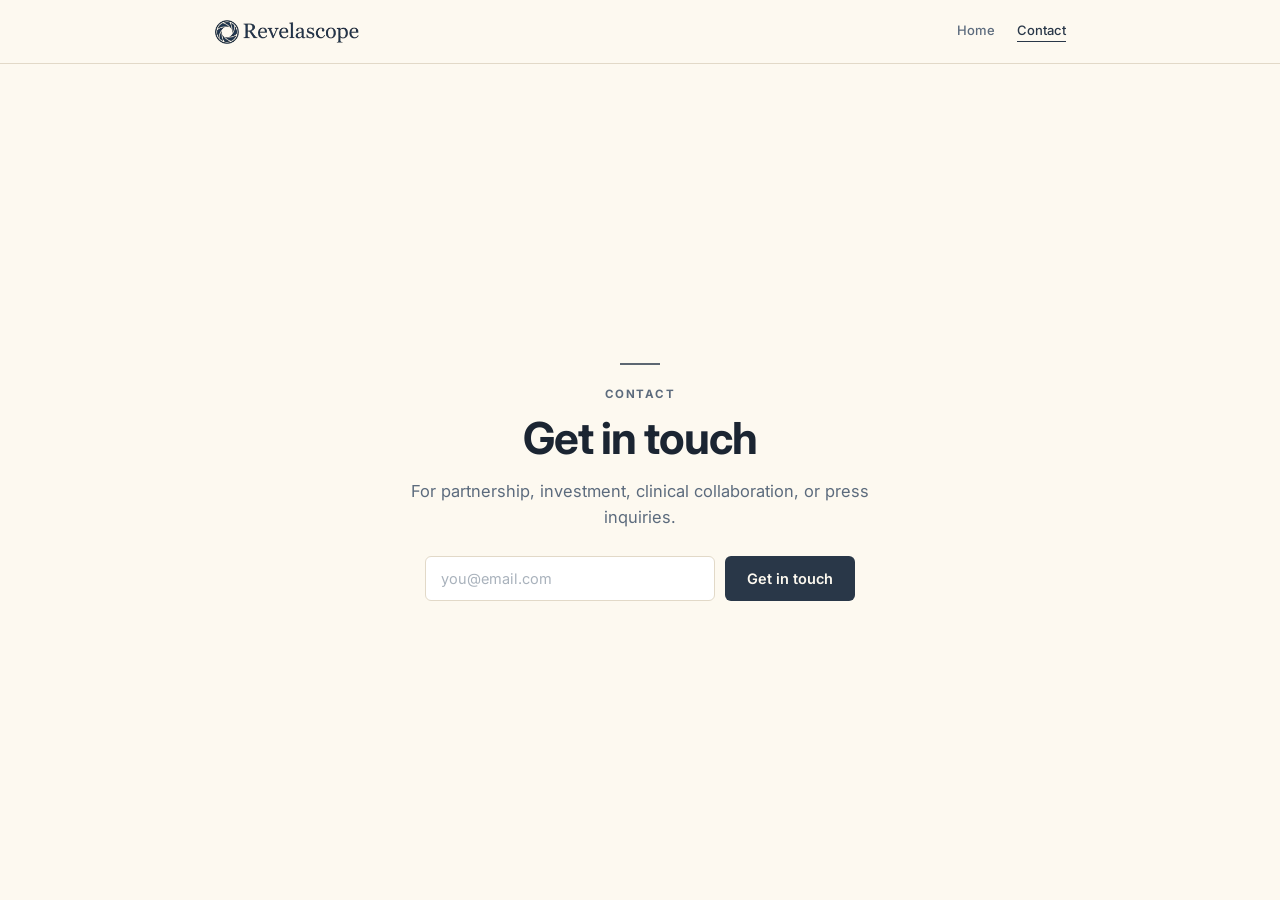
==== contact.html @ 5e73c1b7 "update 1538 72726 Lets remove the picture for now actually And add "video-enabled surgical retracto" ====
<!DOCTYPE html>
<html lang="en">
<head>
<meta charset="UTF-8">
<meta name="viewport" content="width=device-width, initial-scale=1.0">
<title>Contact — Revelascope</title>
<link rel="icon" href="logo.png">
<link rel="preconnect" href="https://fonts.googleapis.com">
<link rel="preconnect" href="https://fonts.gstatic.com" crossorigin>
<link href="https://fonts.googleapis.com/css2?family=Inter:wght@400;500;600;700;800&display=swap" rel="stylesheet">
<link rel="stylesheet" href="style.css">
</head>
<body>

<header class="site">
  <div class="navbar">
    <a class="logo-link" href="index.html"><img src="logo.png" alt="Revelascope"></a>
    <nav class="links">
      <a href="index.html">Home</a>
      <a href="contact.html" aria-current="page">Contact</a>
    </nav>
  </div>
</header>

<main class="frame">
  <div class="inner">
    <div class="rule"></div>
    <span class="eyebrow">Contact</span>
    <h1>Get in touch</h1>
    <p class="sub">For partnership, investment, clinical collaboration, or press inquiries.</p>

    <form id="signup-form" class="contact-form" name="revelascope-interest" method="POST" data-netlify="true" netlify-honeypot="bot-field">
      <input type="hidden" name="form-name" value="revelascope-interest">
      <p style="display:none;"><label>Don't fill this out: <input name="bot-field"></label></p>
      <input type="email" name="email" placeholder="you@email.com" required aria-label="Email address">
      <button type="submit" class="btn">Get in touch</button>
    </form>
    <p class="confirm" id="confirm-msg">Thanks — we'll be in touch.</p>
  </div>
</main>

<script>
  const form = document.getElementById('signup-form');
  const confirmMsg = document.getElementById('confirm-msg');
  form.addEventListener('submit', function(e){
    e.preventDefault();
    const data = new FormData(form);
    fetch('/', {
      method: 'POST',
      headers: { 'Content-Type': 'application/x-www-form-urlencoded' },
      body: new URLSearchParams(data).toString()
    }).then(() => {
      form.style.display = 'none';
      confirmMsg.style.display = 'block';
    }).catch(() => { form.submit(); });
  });
</script>

</body>
</html>
---- style.css ----
:root{
  --cream:#FDF9F0;
  --navy:#293748;
  --navy-deep:#1B2532;
  --navy-soft:#5C6B7D;
  --line:#E2D9C8;
  --paper:#FFFFFF;
  --nav-h:64px;
}
*{box-sizing:border-box;}
html,body{
  height:100%;
  margin:0;
  overflow:hidden;
}
body{
  background:var(--cream);
  color:var(--navy);
  font-family:'Inter', -apple-system, 'Helvetica Neue', Arial, sans-serif;
  display:flex;
  flex-direction:column;
}

/* Nav */
header.site{
  height:var(--nav-h);
  flex:0 0 auto;
  border-bottom:1px solid var(--line);
  display:flex;
  align-items:center;
  justify-content:center;
  background:var(--cream);
}
.navbar{
  width:100%;
  max-width:900px;
  padding:0 24px;
  display:flex;
  align-items:center;
  justify-content:space-between;
}
.logo-link{display:flex; align-items:center;}
.logo-link img{height:26px; width:auto; display:block;}
nav.links{display:flex; gap:22px;}
nav.links a{
  font-size:13px;
  font-weight:500;
  color:var(--navy-soft);
  text-decoration:none;
  padding-bottom:3px;
  border-bottom:1px solid transparent;
  transition:color .15s ease, border-color .15s ease;
}
nav.links a:hover,
nav.links a[aria-current="page"]{
  color:var(--navy);
  border-bottom-color:var(--navy);
}
nav.links a:focus-visible{outline:2px solid var(--navy); outline-offset:3px;}

/* Frame */
main.frame{
  flex:1 1 auto;
  display:flex;
  flex-direction:column;
  align-items:center;
  justify-content:center;
  padding:24px 26px;
  overflow:hidden;
  text-align:center;
}
.inner{
  width:100%;
  max-width:680px;
}

.rule{
  width:40px;
  height:2px;
  background:var(--navy);
  margin:0 auto 22px;
  opacity:.75;
}

.eyebrow{
  font-size:11.5px;
  font-weight:700;
  letter-spacing:0.13em;
  text-transform:uppercase;
  color:var(--navy-soft);
  display:block;
  margin-bottom:12px;
}

h1{
  font-weight:700;
  font-size:clamp(27px, 4.3vw, 44px);
  line-height:1.14;
  letter-spacing:-0.022em;
  margin:0 auto;
  max-width:16ch;
  color:var(--navy-deep);
}

.sub{
  margin:16px auto 0;
  color:var(--navy-soft);
  font-size:clamp(14px, 1.5vw, 16.5px);
  line-height:1.55;
  max-width:48ch;
}

form.contact-form{
  margin:26px auto 0;
  display:flex;
  gap:10px;
  width:100%;
  max-width:430px;
  flex-wrap:wrap;
  justify-content:center;
}
input[type="email"]{
  flex:1;
  min-width:210px;
  padding:13px 15px;
  border:1px solid var(--line);
  border-radius:6px;
  font-family:'Inter', sans-serif;
  font-size:14.5px;
  background:var(--paper);
  color:var(--navy);
}
input[type="email"]::placeholder{color:#A9B2BC;}
input[type="email"]:focus-visible{outline:2px solid var(--navy); outline-offset:1px;}

button.btn{
  padding:13px 22px;
  border:none;
  border-radius:6px;
  background:var(--navy);
  color:var(--cream);
  font-family:'Inter', sans-serif;
  font-weight:600;
  font-size:14.5px;
  cursor:pointer;
  transition:background .15s ease;
}
button.btn:hover{background:var(--navy-deep);}
button.btn:focus-visible{outline:2px solid var(--navy); outline-offset:3px;}

.confirm{
  margin-top:16px;
  font-size:14px;
  color:var(--navy);
  font-weight:600;
  display:none;
}

.disclaimer{
  margin:26px auto 0;
  font-size:10.5px;
  color:var(--navy-soft);
  max-width:58ch;
  line-height:1.55;
  opacity:.85;
}

@media (max-width:640px){
  nav.links{gap:14px;}
  .logo-link img{height:22px;}
  .disclaimer{margin-top:18px;}
}
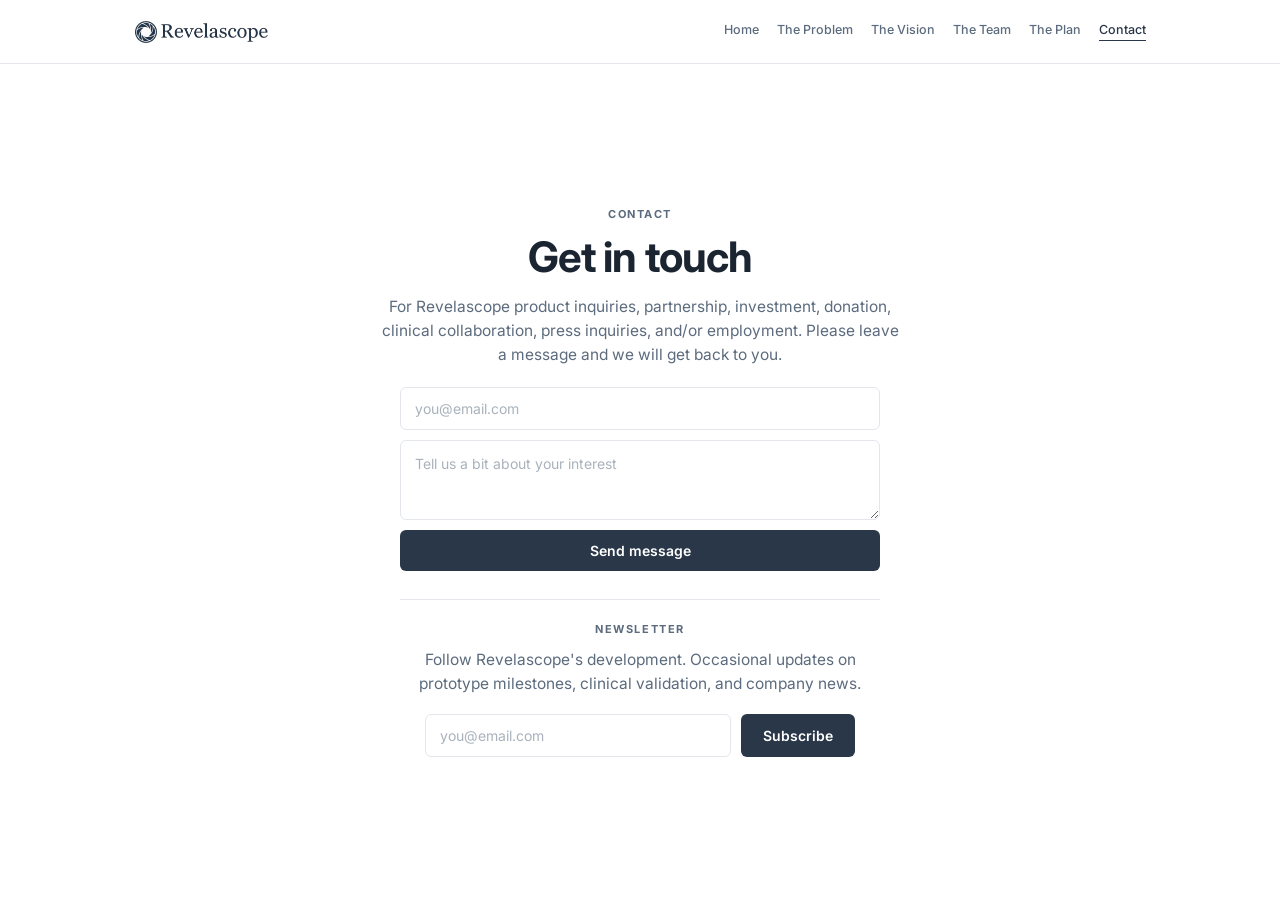
==== commit 5b2a5267: "1318 72926" ====
--- a/contact.html
+++ b/contact.html
@@ -4,6 +4,7 @@
 <meta charset="UTF-8">
 <meta name="viewport" content="width=device-width, initial-scale=1.0">
 <title>Contact — Revelascope</title>
+<meta name="description" content="Contact the Revelascope team for product inquiries, partnership, investment, donation, clinical collaboration, press, or employment.">
 <link rel="icon" href="logo.png">
 <link rel="preconnect" href="https://fonts.googleapis.com">
 <link rel="preconnect" href="https://fonts.gstatic.com" crossorigin>
@@ -17,43 +18,61 @@
     <a class="logo-link" href="index.html"><img src="logo.png" alt="Revelascope"></a>
     <nav class="links">
       <a href="index.html">Home</a>
+      <a href="problem.html">The Problem</a>
+      <a href="vision.html">The Vision</a>
+      <a href="team.html">The Team</a>
+      <a href="plan.html">The Plan</a>
       <a href="contact.html" aria-current="page">Contact</a>
     </nav>
   </div>
 </header>
 
 <main class="frame">
-  <div class="inner">
-    <div class="rule"></div>
+  <div class="inner narrow">
     <span class="eyebrow">Contact</span>
     <h1>Get in touch</h1>
-    <p class="sub">For partnership, investment, clinical collaboration, or press inquiries.</p>
+    <p class="sub">For Revelascope product inquiries, partnership, investment, donation, clinical collaboration, press inquiries, and&#47;or employment. Please leave a message and we will get back to you.</p>
 
-    <form id="signup-form" class="contact-form" name="revelascope-interest" method="POST" data-netlify="true" netlify-honeypot="bot-field">
+    <form id="interest-form" class="stack" name="revelascope-interest" method="POST" data-netlify="true" netlify-honeypot="bot-field">
       <input type="hidden" name="form-name" value="revelascope-interest">
       <p style="display:none;"><label>Don't fill this out: <input name="bot-field"></label></p>
       <input type="email" name="email" placeholder="you@email.com" required aria-label="Email address">
-      <button type="submit" class="btn">Get in touch</button>
+      <textarea name="message" placeholder="Tell us a bit about your interest" aria-label="Message"></textarea>
+      <button type="submit" class="btn">Send message</button>
     </form>
-    <p class="confirm" id="confirm-msg">Thanks — we'll be in touch.</p>
+    <p class="confirm" id="interest-confirm">Thanks — we'll be in touch.</p>
+
+    <div class="divider">
+      <span class="eyebrow">Newsletter</span>
+      <p class="sub" style="margin-top:0;">Follow Revelascope's development. Occasional updates on prototype milestones, clinical validation, and company news.</p>
+
+      <form id="news-form" class="inline" name="revelascope-newsletter" method="POST" data-netlify="true" netlify-honeypot="bot-field">
+        <input type="hidden" name="form-name" value="revelascope-newsletter">
+        <p style="display:none;"><label>Don't fill this out: <input name="bot-field"></label></p>
+        <input type="email" name="email" placeholder="you@email.com" required aria-label="Email address for newsletter">
+        <button type="submit" class="btn">Subscribe</button>
+      </form>
+      <p class="confirm" id="news-confirm">You're subscribed — thanks.</p>
+    </div>
   </div>
 </main>
 
 <script>
-  const form = document.getElementById('signup-form');
-  const confirmMsg = document.getElementById('confirm-msg');
-  form.addEventListener('submit', function(e){
-    e.preventDefault();
-    const data = new FormData(form);
-    fetch('/', {
-      method: 'POST',
-      headers: { 'Content-Type': 'application/x-www-form-urlencoded' },
-      body: new URLSearchParams(data).toString()
-    }).then(() => {
-      form.style.display = 'none';
-      confirmMsg.style.display = 'block';
-    }).catch(() => { form.submit(); });
-  });
+  function wire(formId, confirmId){
+    const f = document.getElementById(formId);
+    const c = document.getElementById(confirmId);
+    f.addEventListener('submit', function(e){
+      e.preventDefault();
+      fetch('/', {
+        method:'POST',
+        headers:{'Content-Type':'application/x-www-form-urlencoded'},
+        body:new URLSearchParams(new FormData(f)).toString()
+      }).then(()=>{ f.style.display='none'; c.style.display='block'; })
+        .catch(()=>{ f.submit(); });
+    });
+  }
+  wire('interest-form','interest-confirm');
+  wire('news-form','news-confirm');
 </script>
 
 </body>
--- a/style.css
+++ b/style.css
@@ -1,20 +1,16 @@
 :root{
-  --cream:#FDF9F0;
+  --bg:#FFFFFF;
   --navy:#293748;
   --navy-deep:#1B2532;
   --navy-soft:#5C6B7D;
-  --line:#E2D9C8;
-  --paper:#FFFFFF;
+  --line:#E3E6EA;
+  --tint:#F5F7F9;
   --nav-h:64px;
 }
 *{box-sizing:border-box;}
-html,body{
-  height:100%;
-  margin:0;
-  overflow:hidden;
-}
+html,body{height:100%; margin:0;}
 body{
-  background:var(--cream);
+  background:var(--bg);
   color:var(--navy);
   font-family:'Inter', -apple-system, 'Helvetica Neue', Arial, sans-serif;
   display:flex;
@@ -29,26 +25,28 @@
   display:flex;
   align-items:center;
   justify-content:center;
-  background:var(--cream);
+  background:var(--bg);
 }
 .navbar{
   width:100%;
-  max-width:900px;
+  max-width:1060px;
   padding:0 24px;
   display:flex;
   align-items:center;
   justify-content:space-between;
-}
-.logo-link{display:flex; align-items:center;}
-.logo-link img{height:26px; width:auto; display:block;}
-nav.links{display:flex; gap:22px;}
+  gap:20px;
+}
+.logo-link{display:flex; align-items:center; flex:0 0 auto;}
+.logo-link img{height:24px; width:auto; display:block;}
+nav.links{display:flex; gap:18px; flex-wrap:wrap; justify-content:flex-end;}
 nav.links a{
-  font-size:13px;
+  font-size:12.5px;
   font-weight:500;
   color:var(--navy-soft);
   text-decoration:none;
   padding-bottom:3px;
   border-bottom:1px solid transparent;
+  white-space:nowrap;
   transition:color .15s ease, border-color .15s ease;
 }
 nav.links a:hover,
@@ -58,34 +56,26 @@
 }
 nav.links a:focus-visible{outline:2px solid var(--navy); outline-offset:3px;}
 
-/* Frame */
+/* Frame — fills viewport, scrolls only if a screen is too short to fit */
 main.frame{
   flex:1 1 auto;
   display:flex;
   flex-direction:column;
   align-items:center;
   justify-content:center;
-  padding:24px 26px;
-  overflow:hidden;
+  padding:28px 24px;
+  overflow-y:auto;
   text-align:center;
 }
-.inner{
-  width:100%;
-  max-width:680px;
-}
-
-.rule{
-  width:40px;
-  height:2px;
-  background:var(--navy);
-  margin:0 auto 22px;
-  opacity:.75;
-}
+.inner{width:100%; max-width:900px;}
+.inner.narrow{max-width:660px;}
+
+.rule{width:40px; height:2px; background:var(--navy); margin:0 auto 20px; opacity:.75;}
 
 .eyebrow{
-  font-size:11.5px;
-  font-weight:700;
-  letter-spacing:0.13em;
+  font-size:11px;
+  font-weight:700;
+  letter-spacing:0.14em;
   text-transform:uppercase;
   color:var(--navy-soft);
   display:block;
@@ -94,24 +84,164 @@
 
 h1{
   font-weight:700;
-  font-size:clamp(27px, 4.3vw, 44px);
+  font-size:clamp(25px, 3.9vw, 42px);
   line-height:1.14;
   letter-spacing:-0.022em;
   margin:0 auto;
-  max-width:16ch;
+  max-width:17ch;
   color:var(--navy-deep);
 }
+h1.wide{max-width:22ch;}
+
+.tagline{
+  margin:14px auto 0;
+  font-size:clamp(14.5px, 1.6vw, 17px);
+  font-weight:600;
+  color:var(--navy);
+  max-width:40ch;
+}
 
 .sub{
-  margin:16px auto 0;
-  color:var(--navy-soft);
-  font-size:clamp(14px, 1.5vw, 16.5px);
+  margin:14px auto 0;
+  color:var(--navy-soft);
+  font-size:clamp(13.5px, 1.4vw, 15.5px);
   line-height:1.55;
-  max-width:48ch;
-}
-
-form.contact-form{
-  margin:26px auto 0;
+  max-width:52ch;
+}
+
+/* Stat row */
+.stats{
+  display:grid;
+  grid-template-columns:repeat(3, 1fr);
+  gap:14px;
+  margin-top:24px;
+}
+.stat{
+  border:1px solid var(--line);
+  border-radius:10px;
+  padding:16px 14px;
+  background:var(--tint);
+}
+.stat .num{
+  font-size:clamp(21px, 2.6vw, 28px);
+  font-weight:700;
+  letter-spacing:-0.02em;
+  color:var(--navy-deep);
+  display:block;
+  line-height:1.1;
+}
+.stat .label{
+  margin-top:7px;
+  font-size:12px;
+  line-height:1.45;
+  color:var(--navy-soft);
+  display:block;
+}
+
+/* Consequence / vision cards */
+.cards{
+  display:grid;
+  grid-template-columns:repeat(3, 1fr);
+  gap:14px;
+  margin-top:20px;
+  text-align:left;
+}
+.cards.four{grid-template-columns:repeat(2, 1fr);}
+.card{
+  border:1px solid var(--line);
+  border-radius:10px;
+  padding:16px 18px;
+}
+.card h3{
+  font-size:14px;
+  font-weight:700;
+  margin:0;
+  color:var(--navy-deep);
+}
+.card p{
+  margin:7px 0 0;
+  font-size:12.5px;
+  line-height:1.5;
+  color:var(--navy-soft);
+}
+
+/* Team */
+.people{
+  display:grid;
+  grid-template-columns:repeat(2, 1fr);
+  gap:14px;
+  margin-top:22px;
+  text-align:left;
+}
+.person{
+  border:1px solid var(--line);
+  border-radius:10px;
+  padding:16px 18px;
+}
+.person h3{font-size:14.5px; margin:0; color:var(--navy-deep);}
+.person .role{
+  font-size:10.5px;
+  font-weight:700;
+  letter-spacing:0.07em;
+  text-transform:uppercase;
+  color:var(--navy-soft);
+  display:block;
+  margin-top:4px;
+}
+.person p{margin:9px 0 0; font-size:12.5px; line-height:1.5; color:var(--navy-soft);}
+
+/* Timeline */
+.timeline{
+  margin-top:22px;
+  text-align:left;
+  display:grid;
+  gap:0;
+}
+.tl-item{
+  display:grid;
+  grid-template-columns:100px 1fr;
+  gap:16px;
+  padding:11px 0;
+  border-top:1px solid var(--line);
+  align-items:baseline;
+}
+.tl-item:last-child{border-bottom:1px solid var(--line);}
+.tl-date{
+  font-size:11.5px;
+  font-weight:700;
+  letter-spacing:0.05em;
+  text-transform:uppercase;
+  color:var(--navy-soft);
+}
+.tl-body strong{font-size:13.5px; color:var(--navy-deep); display:block;}
+.tl-body span{font-size:12.5px; color:var(--navy-soft); line-height:1.5; display:block; margin-top:3px;}
+.tl-item.now .tl-date{color:var(--navy-deep);}
+.tl-item.now .tl-body strong::after{
+  content:"In progress";
+  font-size:9.5px;
+  font-weight:700;
+  letter-spacing:.08em;
+  text-transform:uppercase;
+  color:#fff;
+  background:var(--navy);
+  border-radius:3px;
+  padding:2px 6px;
+  margin-left:8px;
+  vertical-align:middle;
+}
+
+/* Forms */
+form.stack{
+  margin:20px auto 0;
+  width:100%;
+  max-width:480px;
+  display:flex;
+  flex-direction:column;
+  gap:10px;
+  text-align:left;
+}
+form.inline{
+  margin:18px auto 0;
   display:flex;
   gap:10px;
   width:100%;
@@ -119,29 +249,31 @@
   flex-wrap:wrap;
   justify-content:center;
 }
-input[type="email"]{
-  flex:1;
-  min-width:210px;
-  padding:13px 15px;
+input[type="email"], textarea{
+  width:100%;
+  padding:12px 14px;
   border:1px solid var(--line);
   border-radius:6px;
   font-family:'Inter', sans-serif;
-  font-size:14.5px;
-  background:var(--paper);
-  color:var(--navy);
-}
-input[type="email"]::placeholder{color:#A9B2BC;}
-input[type="email"]:focus-visible{outline:2px solid var(--navy); outline-offset:1px;}
+  font-size:14px;
+  background:#fff;
+  color:var(--navy);
+  resize:vertical;
+}
+form.inline input[type="email"]{flex:1; min-width:200px; width:auto;}
+textarea{min-height:80px; line-height:1.5;}
+input::placeholder, textarea::placeholder{color:#A9B2BC;}
+input:focus-visible, textarea:focus-visible{outline:2px solid var(--navy); outline-offset:1px;}
 
 button.btn{
-  padding:13px 22px;
+  padding:12px 22px;
   border:none;
   border-radius:6px;
   background:var(--navy);
-  color:var(--cream);
+  color:#fff;
   font-family:'Inter', sans-serif;
   font-weight:600;
-  font-size:14.5px;
+  font-size:14px;
   cursor:pointer;
   transition:background .15s ease;
 }
@@ -149,24 +281,41 @@
 button.btn:focus-visible{outline:2px solid var(--navy); outline-offset:3px;}
 
 .confirm{
-  margin-top:16px;
-  font-size:14px;
+  margin-top:12px;
+  font-size:13.5px;
   color:var(--navy);
   font-weight:600;
   display:none;
 }
 
+.divider{
+  margin:28px auto 0;
+  max-width:480px;
+  border-top:1px solid var(--line);
+  padding-top:22px;
+}
+
 .disclaimer{
-  margin:26px auto 0;
+  margin:24px auto 0;
   font-size:10.5px;
   color:var(--navy-soft);
-  max-width:58ch;
+  max-width:60ch;
   line-height:1.55;
-  opacity:.85;
-}
-
-@media (max-width:640px){
-  nav.links{gap:14px;}
-  .logo-link img{height:22px;}
-  .disclaimer{margin-top:18px;}
-}
+  opacity:.9;
+}
+.footnote{
+  margin:16px auto 0;
+  font-size:10px;
+  color:var(--navy-soft);
+  max-width:72ch;
+  line-height:1.55;
+  opacity:.8;
+}
+
+@media (max-width:820px){
+  .stats, .cards, .cards.four, .people{grid-template-columns:1fr;}
+  .tl-item{grid-template-columns:1fr; gap:2px;}
+  nav.links{gap:12px; font-size:12px;}
+  .logo-link img{height:20px;}
+  main.frame{justify-content:flex-start; padding-top:32px;}
+}
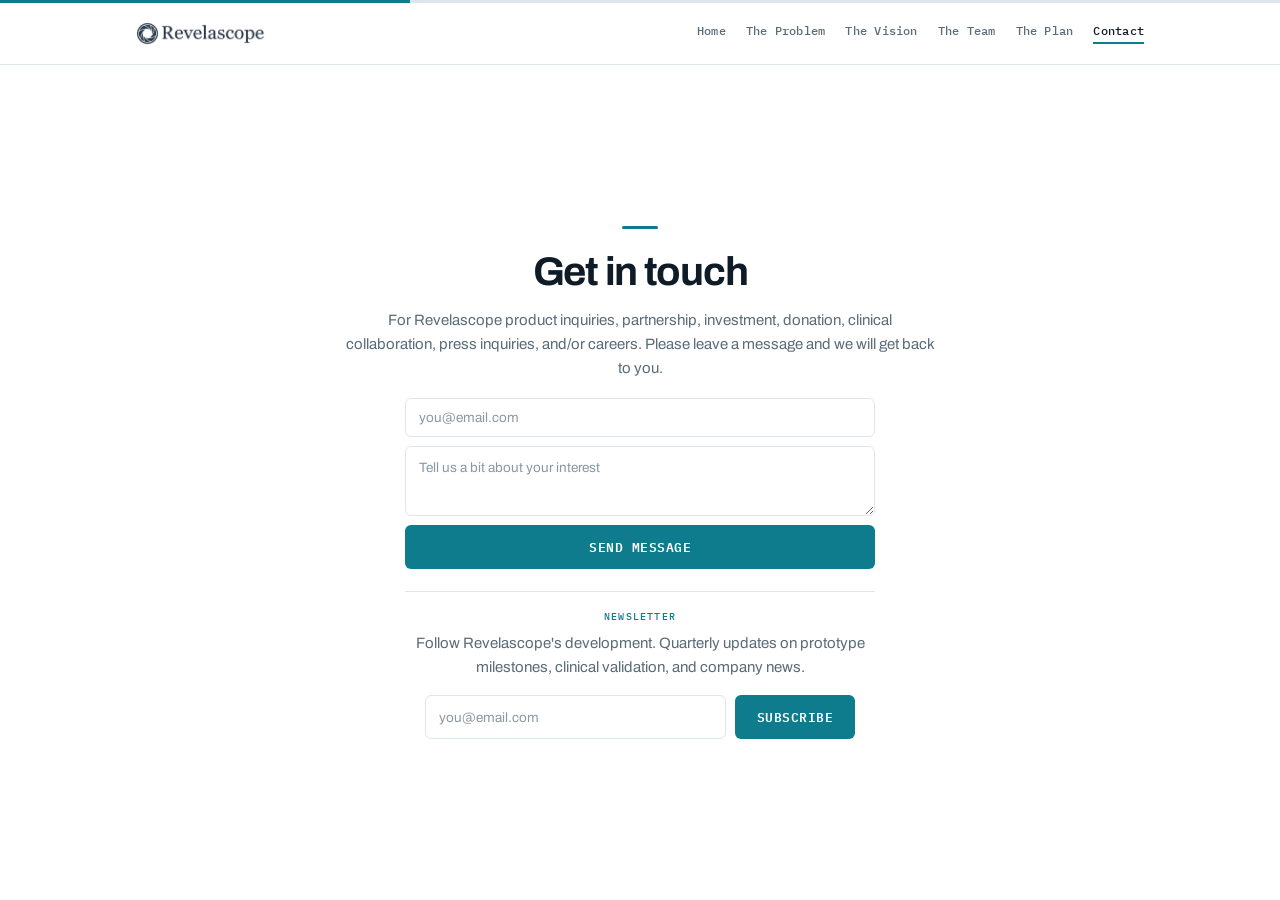
==== commit facc24af: "1358 72926" ====
--- a/contact.html
+++ b/contact.html
@@ -4,14 +4,17 @@
 <meta charset="UTF-8">
 <meta name="viewport" content="width=device-width, initial-scale=1.0">
 <title>Contact — Revelascope</title>
-<meta name="description" content="Contact the Revelascope team for product inquiries, partnership, investment, donation, clinical collaboration, press, or employment.">
+<meta name="description" content="Contact the Revelascope team for product inquiries, partnership, investment, donation, clinical collaboration, press, or careers.">
+<meta name="color-scheme" content="light">
 <link rel="icon" href="logo.png">
 <link rel="preconnect" href="https://fonts.googleapis.com">
 <link rel="preconnect" href="https://fonts.gstatic.com" crossorigin>
-<link href="https://fonts.googleapis.com/css2?family=Inter:wght@400;500;600;700;800&display=swap" rel="stylesheet">
+<link href="https://fonts.googleapis.com/css2?family=Archivo:wght@400;500;600;700&family=IBM+Plex+Mono:wght@400;500;600&display=swap" rel="stylesheet">
 <link rel="stylesheet" href="style.css">
 </head>
 <body>
+
+<div class="topbar"></div>
 
 <header class="site">
   <div class="navbar">
@@ -29,9 +32,9 @@
 
 <main class="frame">
   <div class="inner narrow">
-    <span class="eyebrow">Contact</span>
+    <div class="rule"></div>
     <h1>Get in touch</h1>
-    <p class="sub">For Revelascope product inquiries, partnership, investment, donation, clinical collaboration, press inquiries, and&#47;or employment. Please leave a message and we will get back to you.</p>
+    <p class="sub">For Revelascope product inquiries, partnership, investment, donation, clinical collaboration, press inquiries, and&#47;or careers. Please leave a message and we will get back to you.</p>
 
     <form id="interest-form" class="stack" name="revelascope-interest" method="POST" data-netlify="true" netlify-honeypot="bot-field">
       <input type="hidden" name="form-name" value="revelascope-interest">
@@ -40,11 +43,11 @@
       <textarea name="message" placeholder="Tell us a bit about your interest" aria-label="Message"></textarea>
       <button type="submit" class="btn">Send message</button>
     </form>
-    <p class="confirm" id="interest-confirm">Thanks — we'll be in touch.</p>
+    <p class="confirm" id="interest-confirm">Thanks &mdash; we&#39;ll be in touch.</p>
 
     <div class="divider">
-      <span class="eyebrow">Newsletter</span>
-      <p class="sub" style="margin-top:0;">Follow Revelascope's development. Occasional updates on prototype milestones, clinical validation, and company news.</p>
+      <span class="section-label">Newsletter</span>
+      <p class="sub" style="margin-top:0;">Follow Revelascope&#39;s development. Quarterly updates on prototype milestones, clinical validation, and company news.</p>
 
       <form id="news-form" class="inline" name="revelascope-newsletter" method="POST" data-netlify="true" netlify-honeypot="bot-field">
         <input type="hidden" name="form-name" value="revelascope-newsletter">
@@ -52,7 +55,7 @@
         <input type="email" name="email" placeholder="you@email.com" required aria-label="Email address for newsletter">
         <button type="submit" class="btn">Subscribe</button>
       </form>
-      <p class="confirm" id="news-confirm">You're subscribed — thanks.</p>
+      <p class="confirm" id="news-confirm">You&#39;re subscribed &mdash; thanks.</p>
     </div>
   </div>
 </main>
@@ -67,8 +70,8 @@
         method:'POST',
         headers:{'Content-Type':'application/x-www-form-urlencoded'},
         body:new URLSearchParams(new FormData(f)).toString()
-      }).then(()=>{ f.style.display='none'; c.style.display='block'; })
-        .catch(()=>{ f.submit(); });
+      }).then(function(){ f.style.display='none'; c.style.display='block'; })
+        .catch(function(){ f.submit(); });
     });
   }
   wire('interest-form','interest-confirm');
--- a/style.css
+++ b/style.css
@@ -1,20 +1,34 @@
 :root{
+  color-scheme:only light;
   --bg:#FFFFFF;
-  --navy:#293748;
-  --navy-deep:#1B2532;
-  --navy-soft:#5C6B7D;
-  --line:#E3E6EA;
-  --tint:#F5F7F9;
-  --nav-h:64px;
+  --ink:#1B2A38;
+  --ink-deep:#0F1B26;
+  --slate:#5A6B78;
+  --mute:#8A98A3;
+  --line:#DFE6EA;
+  --panel:#F5F8F9;
+  --accent:#0E7C8C;
+  --accent-deep:#0A6070;
+  --accent-tint:#E8F3F5;
+  --nav-h:62px;
 }
 *{box-sizing:border-box;}
-html,body{height:100%; margin:0;}
+html{background:#FFFFFF;}
+html,body{height:100%; margin:0; overflow:hidden;}
 body{
   background:var(--bg);
-  color:var(--navy);
-  font-family:'Inter', -apple-system, 'Helvetica Neue', Arial, sans-serif;
+  color:var(--ink);
+  font-family:'Archivo', -apple-system, 'Helvetica Neue', Arial, sans-serif;
   display:flex;
   flex-direction:column;
+  -webkit-font-smoothing:antialiased;
+}
+
+/* Clinical hairline */
+.topbar{
+  height:3px;
+  flex:0 0 auto;
+  background:linear-gradient(90deg, var(--accent) 0%, var(--accent) 32%, var(--line) 32%, var(--line) 100%);
 }
 
 /* Nav */
@@ -30,220 +44,245 @@
 .navbar{
   width:100%;
   max-width:1060px;
-  padding:0 24px;
+  padding:0 26px;
   display:flex;
   align-items:center;
   justify-content:space-between;
   gap:20px;
 }
 .logo-link{display:flex; align-items:center; flex:0 0 auto;}
-.logo-link img{height:24px; width:auto; display:block;}
-nav.links{display:flex; gap:18px; flex-wrap:wrap; justify-content:flex-end;}
+.logo-link img{height:23px; width:auto; display:block;}
+nav.links{display:flex; gap:20px; flex-wrap:wrap; justify-content:flex-end;}
 nav.links a{
-  font-size:12.5px;
-  font-weight:500;
-  color:var(--navy-soft);
+  font-family:'IBM Plex Mono', monospace;
+  font-size:11.5px;
+  font-weight:500;
+  letter-spacing:.02em;
+  color:var(--slate);
   text-decoration:none;
-  padding-bottom:3px;
-  border-bottom:1px solid transparent;
+  padding-bottom:4px;
+  border-bottom:2px solid transparent;
   white-space:nowrap;
   transition:color .15s ease, border-color .15s ease;
 }
-nav.links a:hover,
+nav.links a:hover{color:var(--accent);}
 nav.links a[aria-current="page"]{
-  color:var(--navy);
-  border-bottom-color:var(--navy);
-}
-nav.links a:focus-visible{outline:2px solid var(--navy); outline-offset:3px;}
-
-/* Frame — fills viewport, scrolls only if a screen is too short to fit */
+  color:var(--ink-deep);
+  border-bottom-color:var(--accent);
+}
+nav.links a:focus-visible{outline:2px solid var(--accent); outline-offset:3px;}
+
+/* Frame */
 main.frame{
   flex:1 1 auto;
   display:flex;
   flex-direction:column;
   align-items:center;
   justify-content:center;
-  padding:28px 24px;
-  overflow-y:auto;
+  padding:24px;
+  overflow:hidden;
   text-align:center;
 }
-.inner{width:100%; max-width:900px;}
+.inner{width:100%; max-width:920px;}
 .inner.narrow{max-width:660px;}
 
-.rule{width:40px; height:2px; background:var(--navy); margin:0 auto 20px; opacity:.75;}
-
-.eyebrow{
-  font-size:11px;
-  font-weight:700;
-  letter-spacing:0.14em;
-  text-transform:uppercase;
-  color:var(--navy-soft);
-  display:block;
-  margin-bottom:12px;
-}
+.rule{width:36px; height:3px; background:var(--accent); margin:0 auto 20px; border-radius:2px;}
 
 h1{
   font-weight:700;
-  font-size:clamp(25px, 3.9vw, 42px);
-  line-height:1.14;
-  letter-spacing:-0.022em;
+  font-size:clamp(23px, 3.6vw, 40px);
+  line-height:1.13;
+  letter-spacing:-0.032em;
   margin:0 auto;
-  max-width:17ch;
-  color:var(--navy-deep);
-}
-h1.wide{max-width:22ch;}
+  max-width:18ch;
+  color:var(--ink-deep);
+}
+h1.wide{max-width:24ch;}
 
 .tagline{
   margin:14px auto 0;
-  font-size:clamp(14.5px, 1.6vw, 17px);
+  font-size:clamp(14px, 1.6vw, 17px);
   font-weight:600;
-  color:var(--navy);
-  max-width:40ch;
+  color:var(--accent);
+  max-width:42ch;
 }
 
 .sub{
   margin:14px auto 0;
-  color:var(--navy-soft);
-  font-size:clamp(13.5px, 1.4vw, 15.5px);
-  line-height:1.55;
-  max-width:52ch;
-}
-
-/* Stat row */
+  color:var(--slate);
+  font-size:clamp(13px, 1.35vw, 15px);
+  line-height:1.6;
+  max-width:66ch;
+}
+.lead-in{
+  margin:22px auto 0;
+  font-family:'IBM Plex Mono', monospace;
+  font-size:11px;
+  font-weight:500;
+  letter-spacing:.1em;
+  text-transform:uppercase;
+  color:var(--ink-deep);
+}
+
+/* Stats */
 .stats{
   display:grid;
   grid-template-columns:repeat(3, 1fr);
-  gap:14px;
-  margin-top:24px;
+  gap:12px;
+  margin-top:22px;
 }
 .stat{
   border:1px solid var(--line);
-  border-radius:10px;
-  padding:16px 14px;
-  background:var(--tint);
+  border-top:3px solid var(--accent);
+  border-radius:8px;
+  padding:14px 14px;
+  background:var(--panel);
+  text-align:left;
 }
 .stat .num{
-  font-size:clamp(21px, 2.6vw, 28px);
+  font-size:clamp(19px, 2.4vw, 26px);
   font-weight:700;
-  letter-spacing:-0.02em;
-  color:var(--navy-deep);
+  letter-spacing:-0.03em;
+  font-feature-settings:"tnum";
+  color:var(--accent-deep);
   display:block;
   line-height:1.1;
 }
 .stat .label{
   margin-top:7px;
-  font-size:12px;
-  line-height:1.45;
-  color:var(--navy-soft);
+  font-family:'IBM Plex Mono', monospace;
+  font-size:10.5px;
+  line-height:1.5;
+  color:var(--slate);
   display:block;
 }
 
-/* Consequence / vision cards */
+/* Cards */
 .cards{
   display:grid;
   grid-template-columns:repeat(3, 1fr);
-  gap:14px;
-  margin-top:20px;
+  gap:12px;
+  margin-top:14px;
   text-align:left;
 }
-.cards.four{grid-template-columns:repeat(2, 1fr);}
+.cards.two{grid-template-columns:repeat(2, 1fr);}
 .card{
   border:1px solid var(--line);
-  border-radius:10px;
-  padding:16px 18px;
+  border-radius:8px;
+  padding:15px 17px;
 }
 .card h3{
-  font-size:14px;
+  font-size:13.5px;
   font-weight:700;
   margin:0;
-  color:var(--navy-deep);
+  color:var(--ink-deep);
+}
+.card h3::before{
+  content:"";
+  display:inline-block;
+  width:6px; height:6px;
+  border-radius:50%;
+  background:var(--accent);
+  margin-right:8px;
+  vertical-align:middle;
 }
 .card p{
-  margin:7px 0 0;
+  margin:8px 0 0;
   font-size:12.5px;
   line-height:1.5;
-  color:var(--navy-soft);
+  color:var(--slate);
 }
 
 /* Team */
 .people{
   display:grid;
   grid-template-columns:repeat(2, 1fr);
-  gap:14px;
-  margin-top:22px;
+  gap:12px;
+  margin-top:20px;
   text-align:left;
 }
 .person{
   border:1px solid var(--line);
-  border-radius:10px;
-  padding:16px 18px;
-}
-.person h3{font-size:14.5px; margin:0; color:var(--navy-deep);}
+  border-left:3px solid var(--accent);
+  border-radius:8px;
+  padding:14px 17px;
+}
+.person h3{font-size:14px; margin:0; color:var(--ink-deep);}
 .person .role{
-  font-size:10.5px;
-  font-weight:700;
-  letter-spacing:0.07em;
-  text-transform:uppercase;
-  color:var(--navy-soft);
+  font-family:'IBM Plex Mono', monospace;
+  font-size:9.5px;
+  font-weight:500;
+  letter-spacing:0.08em;
+  text-transform:uppercase;
+  color:var(--accent);
   display:block;
   margin-top:4px;
 }
-.person p{margin:9px 0 0; font-size:12.5px; line-height:1.5; color:var(--navy-soft);}
+.person p{margin:8px 0 0; font-size:12.5px; line-height:1.5; color:var(--slate);}
 
 /* Timeline */
-.timeline{
-  margin-top:22px;
-  text-align:left;
-  display:grid;
-  gap:0;
-}
+.timeline{margin-top:22px; text-align:left;}
 .tl-item{
   display:grid;
-  grid-template-columns:100px 1fr;
-  gap:16px;
-  padding:11px 0;
+  grid-template-columns:96px 1fr;
+  gap:18px;
+  padding:13px 0;
   border-top:1px solid var(--line);
   align-items:baseline;
 }
 .tl-item:last-child{border-bottom:1px solid var(--line);}
 .tl-date{
-  font-size:11.5px;
-  font-weight:700;
-  letter-spacing:0.05em;
-  text-transform:uppercase;
-  color:var(--navy-soft);
-}
-.tl-body strong{font-size:13.5px; color:var(--navy-deep); display:block;}
-.tl-body span{font-size:12.5px; color:var(--navy-soft); line-height:1.5; display:block; margin-top:3px;}
-.tl-item.now .tl-date{color:var(--navy-deep);}
+  font-family:'IBM Plex Mono', monospace;
+  font-size:11px;
+  font-weight:500;
+  letter-spacing:0.06em;
+  text-transform:uppercase;
+  color:var(--accent);
+}
+.tl-body strong{font-size:13.5px; color:var(--ink-deep); display:block;}
+.tl-body span{font-size:12.5px; color:var(--slate); line-height:1.5; display:block; margin-top:3px;}
 .tl-item.now .tl-body strong::after{
   content:"In progress";
-  font-size:9.5px;
-  font-weight:700;
-  letter-spacing:.08em;
+  font-family:'IBM Plex Mono', monospace;
+  font-size:8.5px;
+  font-weight:500;
+  letter-spacing:.09em;
   text-transform:uppercase;
   color:#fff;
-  background:var(--navy);
+  background:var(--accent);
   border-radius:3px;
   padding:2px 6px;
   margin-left:8px;
   vertical-align:middle;
 }
 
+.callout{
+  margin:20px auto 0;
+  border:1px solid var(--line);
+  background:var(--accent-tint);
+  border-radius:8px;
+  padding:14px 18px;
+  font-size:13px;
+  line-height:1.55;
+  color:var(--ink);
+  max-width:70ch;
+}
+.callout a{color:var(--accent-deep); font-weight:600;}
+
 /* Forms */
 form.stack{
-  margin:20px auto 0;
+  margin:18px auto 0;
   width:100%;
-  max-width:480px;
+  max-width:470px;
   display:flex;
   flex-direction:column;
-  gap:10px;
+  gap:9px;
   text-align:left;
 }
 form.inline{
-  margin:18px auto 0;
-  display:flex;
-  gap:10px;
+  margin:16px auto 0;
+  display:flex;
+  gap:9px;
   width:100%;
   max-width:430px;
   flex-wrap:wrap;
@@ -251,71 +290,92 @@
 }
 input[type="email"], textarea{
   width:100%;
-  padding:12px 14px;
+  padding:11px 13px;
   border:1px solid var(--line);
   border-radius:6px;
-  font-family:'Inter', sans-serif;
-  font-size:14px;
+  font-family:'Archivo', sans-serif;
+  font-size:13.5px;
   background:#fff;
-  color:var(--navy);
+  color:var(--ink);
   resize:vertical;
 }
 form.inline input[type="email"]{flex:1; min-width:200px; width:auto;}
-textarea{min-height:80px; line-height:1.5;}
-input::placeholder, textarea::placeholder{color:#A9B2BC;}
-input:focus-visible, textarea:focus-visible{outline:2px solid var(--navy); outline-offset:1px;}
+textarea{min-height:70px; line-height:1.5;}
+input::placeholder, textarea::placeholder{color:var(--mute);}
+input:focus-visible, textarea:focus-visible{outline:2px solid var(--accent); outline-offset:1px;}
 
 button.btn{
-  padding:12px 22px;
+  padding:11px 22px;
   border:none;
   border-radius:6px;
-  background:var(--navy);
+  background:var(--accent);
   color:#fff;
-  font-family:'Inter', sans-serif;
+  font-family:'IBM Plex Mono', monospace;
   font-weight:600;
-  font-size:14px;
+  font-size:12.5px;
+  letter-spacing:0.04em;
+  text-transform:uppercase;
   cursor:pointer;
   transition:background .15s ease;
 }
-button.btn:hover{background:var(--navy-deep);}
-button.btn:focus-visible{outline:2px solid var(--navy); outline-offset:3px;}
+button.btn:hover{background:var(--accent-deep);}
+button.btn:focus-visible{outline:2px solid var(--accent-deep); outline-offset:3px;}
 
 .confirm{
-  margin-top:12px;
-  font-size:13.5px;
-  color:var(--navy);
+  margin-top:11px;
+  font-size:13px;
+  color:var(--accent-deep);
   font-weight:600;
   display:none;
 }
 
 .divider{
-  margin:28px auto 0;
-  max-width:480px;
+  margin:22px auto 0;
+  max-width:470px;
   border-top:1px solid var(--line);
-  padding-top:22px;
+  padding-top:18px;
+}
+.section-label{
+  font-family:'IBM Plex Mono', monospace;
+  font-size:10px;
+  font-weight:500;
+  letter-spacing:0.12em;
+  text-transform:uppercase;
+  color:var(--accent);
+  display:block;
+  margin-bottom:8px;
 }
 
 .disclaimer{
-  margin:24px auto 0;
-  font-size:10.5px;
-  color:var(--navy-soft);
-  max-width:60ch;
+  margin:20px auto 0;
+  font-size:10px;
+  color:var(--mute);
+  max-width:62ch;
   line-height:1.55;
-  opacity:.9;
 }
 .footnote{
-  margin:16px auto 0;
-  font-size:10px;
-  color:var(--navy-soft);
-  max-width:72ch;
-  line-height:1.55;
-  opacity:.8;
-}
-
-@media (max-width:820px){
-  .stats, .cards, .cards.four, .people{grid-template-columns:1fr;}
+  margin:14px auto 0;
+  font-family:'IBM Plex Mono', monospace;
+  font-size:9px;
+  color:var(--mute);
+  max-width:78ch;
+  line-height:1.5;
+}
+
+@media (max-width:860px){
+  html,body{overflow:auto;}
+  main.frame{overflow:visible; justify-content:flex-start; padding-top:28px;}
+  .stats, .cards, .cards.two, .people{grid-template-columns:1fr;}
   .tl-item{grid-template-columns:1fr; gap:2px;}
-  nav.links{gap:12px; font-size:12px;}
-  .logo-link img{height:20px;}
-  main.frame{justify-content:flex-start; padding-top:32px;}
-}
+  nav.links{gap:12px;}
+  .logo-link img{height:19px;}
+}
+
+
+/* Never invert in dark-mode browsers — this is a light-only site */
+@media (prefers-color-scheme: dark){
+  html, body{background:#FFFFFF; color:var(--ink);}
+  .stat{background:var(--panel);}
+  .callout{background:var(--accent-tint);}
+  input[type="email"], textarea{background:#FFFFFF; color:var(--ink);}
+}
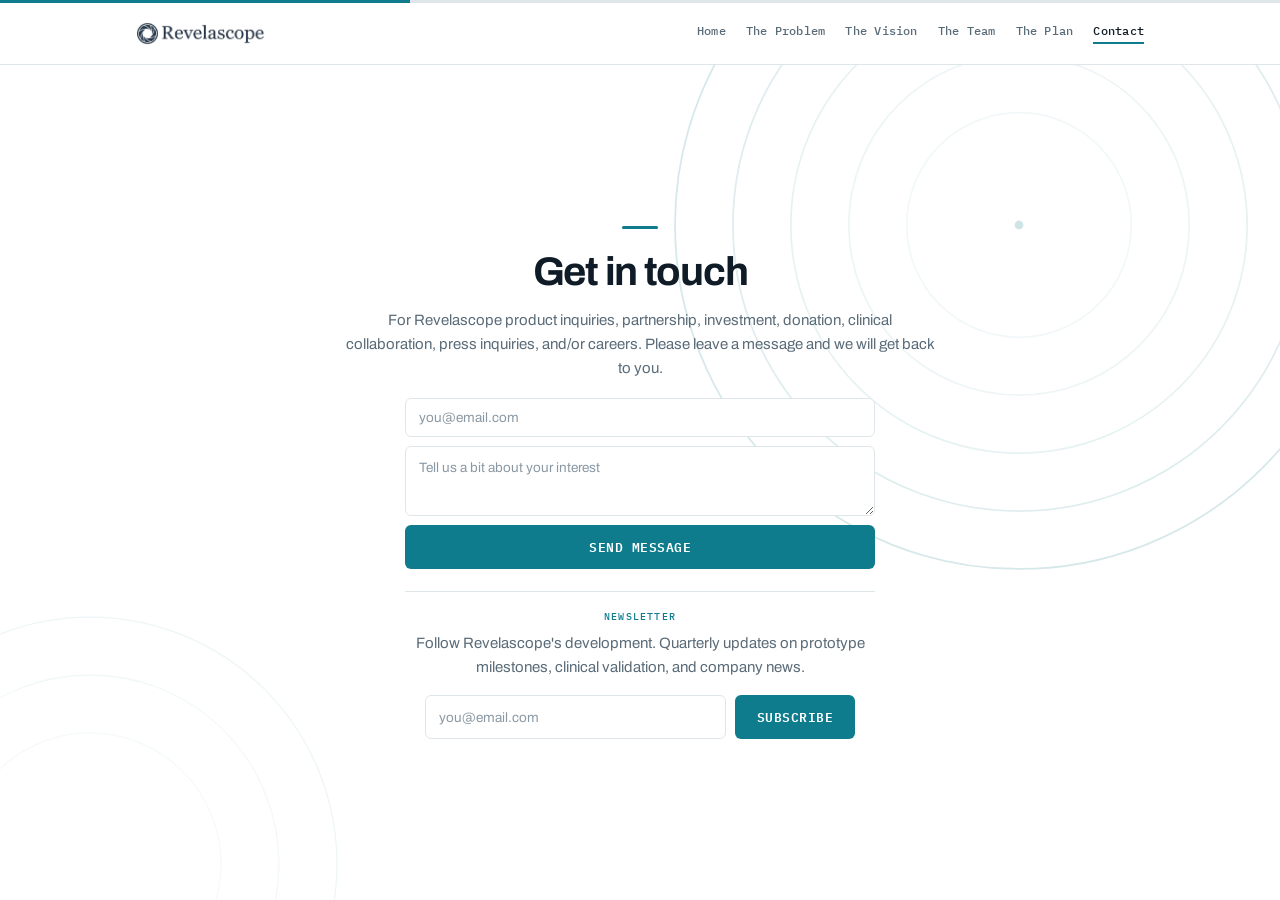
==== commit dd1101c9: "1451 72926" ====
--- a/contact.html
+++ b/contact.html
@@ -15,6 +15,25 @@
 <body>
 
 <div class="topbar"></div>
+
+<div class="rings" aria-hidden="true">
+  <svg viewBox="0 0 400 400" xmlns="http://www.w3.org/2000/svg" fill="none">
+    <circle cx="200" cy="200" r="196" stroke="#D6E8EA" stroke-width="1"/>
+    <circle cx="200" cy="200" r="163" stroke="#DFEDEF" stroke-width="1"/>
+    <circle cx="200" cy="200" r="130" stroke="#E7F2F3" stroke-width="1"/>
+    <circle cx="200" cy="200" r="97" stroke="#EDF5F6" stroke-width="1"/>
+    <circle cx="200" cy="200" r="64" stroke="#F2F8F9" stroke-width="1"/>
+    <circle cx="200" cy="200" r="2.5" fill="#CFE4E7"/>
+  </svg>
+</div>
+
+<div class="rings-2" aria-hidden="true">
+  <svg viewBox="0 0 400 400" xmlns="http://www.w3.org/2000/svg" fill="none">
+    <circle cx="200" cy="200" r="196" stroke="#DFEDEF" stroke-width="1"/>
+    <circle cx="200" cy="200" r="150" stroke="#E7F2F3" stroke-width="1"/>
+    <circle cx="200" cy="200" r="104" stroke="#EDF5F6" stroke-width="1"/>
+  </svg>
+</div>
 
 <header class="site">
   <div class="navbar">
--- a/style.css
+++ b/style.css
@@ -28,8 +28,34 @@
 .topbar{
   height:3px;
   flex:0 0 auto;
+  position:relative;
+  z-index:3;
   background:linear-gradient(90deg, var(--accent) 0%, var(--accent) 32%, var(--line) 32%, var(--line) 100%);
 }
+
+/* Concentric aperture rings */
+.rings{
+  position:fixed;
+  top:-14vmin;
+  right:-10vmin;
+  width:78vmin;
+  height:78vmin;
+  pointer-events:none;
+  z-index:0;
+}
+.rings svg{width:100%; height:100%; display:block;}
+
+.rings-2{
+  position:fixed;
+  bottom:-24vmin;
+  left:-18vmin;
+  width:56vmin;
+  height:56vmin;
+  pointer-events:none;
+  z-index:0;
+  opacity:.55;
+}
+.rings-2 svg{width:100%; height:100%; display:block;}
 
 /* Nav */
 header.site{
@@ -40,6 +66,8 @@
   align-items:center;
   justify-content:center;
   background:var(--bg);
+  position:relative;
+  z-index:3;
 }
 .navbar{
   width:100%;
@@ -82,6 +110,8 @@
   padding:24px;
   overflow:hidden;
   text-align:center;
+  position:relative;
+  z-index:1;
 }
 .inner{width:100%; max-width:920px;}
 .inner.narrow{max-width:660px;}
@@ -170,6 +200,7 @@
   border:1px solid var(--line);
   border-radius:8px;
   padding:15px 17px;
+  background:var(--bg);
 }
 .card h3{
   font-size:13.5px;
@@ -206,6 +237,7 @@
   border-left:3px solid var(--accent);
   border-radius:8px;
   padding:14px 17px;
+  background:var(--bg);
 }
 .person h3{font-size:14px; margin:0; color:var(--ink-deep);}
 .person .role{
@@ -364,6 +396,8 @@
 
 @media (max-width:860px){
   html,body{overflow:auto;}
+  .rings{top:-10vmin; right:-24vmin; width:86vmin; height:86vmin;}
+  .rings-2{display:none;}
   main.frame{overflow:visible; justify-content:flex-start; padding-top:28px;}
   .stats, .cards, .cards.two, .people{grid-template-columns:1fr;}
   .tl-item{grid-template-columns:1fr; gap:2px;}
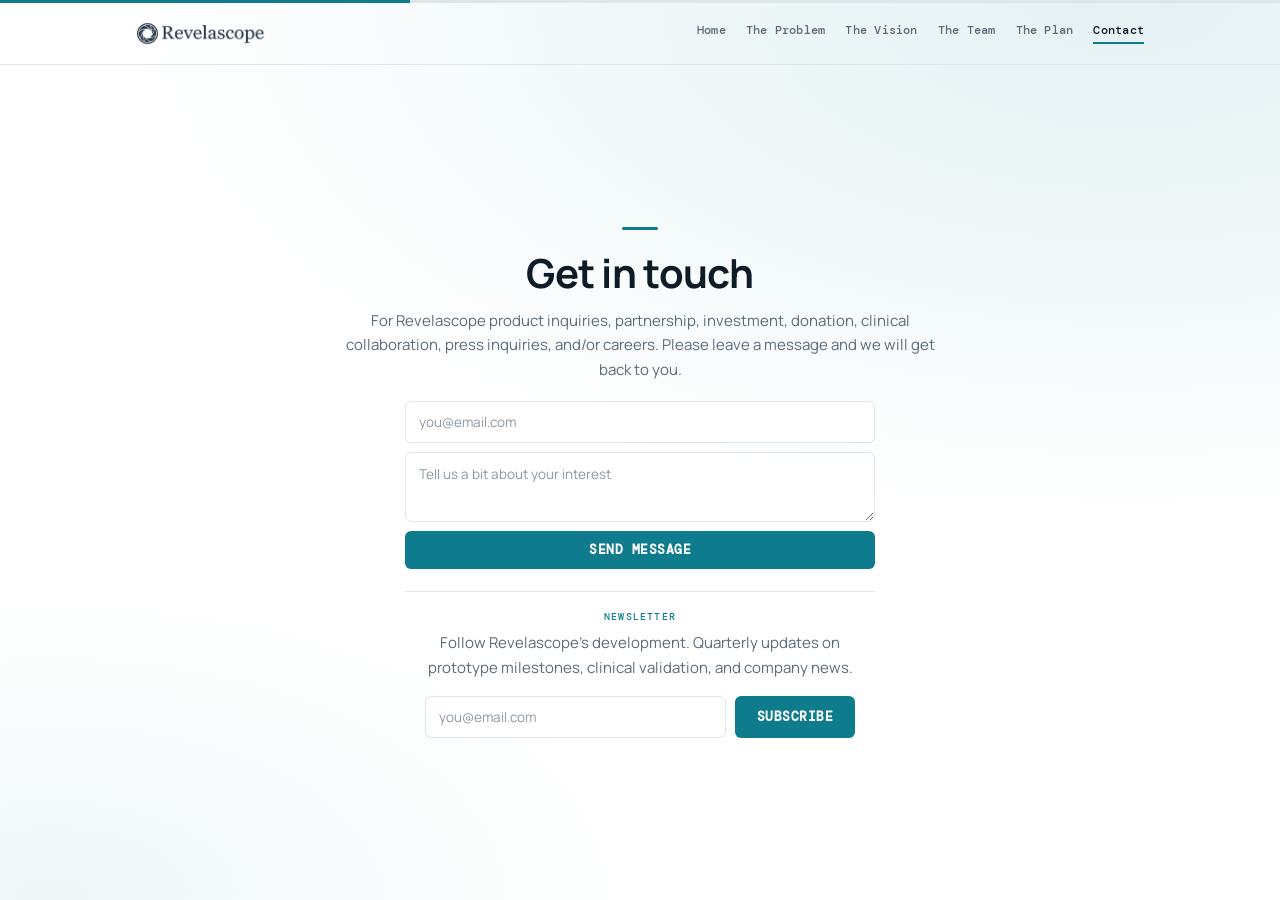
==== commit a246c8c0: "1507 72926" ====
--- a/contact.html
+++ b/contact.html
@@ -9,31 +9,12 @@
 <link rel="icon" href="logo.png">
 <link rel="preconnect" href="https://fonts.googleapis.com">
 <link rel="preconnect" href="https://fonts.gstatic.com" crossorigin>
-<link href="https://fonts.googleapis.com/css2?family=Archivo:wght@400;500;600;700&family=IBM+Plex+Mono:wght@400;500;600&display=swap" rel="stylesheet">
+<link href="https://fonts.googleapis.com/css2?family=DM+Mono:wght@400;500&family=Manrope:wght@400;500;600;700;800&display=swap" rel="stylesheet">
 <link rel="stylesheet" href="style.css">
 </head>
 <body>
 
 <div class="topbar"></div>
-
-<div class="rings" aria-hidden="true">
-  <svg viewBox="0 0 400 400" xmlns="http://www.w3.org/2000/svg" fill="none">
-    <circle cx="200" cy="200" r="196" stroke="#D6E8EA" stroke-width="1"/>
-    <circle cx="200" cy="200" r="163" stroke="#DFEDEF" stroke-width="1"/>
-    <circle cx="200" cy="200" r="130" stroke="#E7F2F3" stroke-width="1"/>
-    <circle cx="200" cy="200" r="97" stroke="#EDF5F6" stroke-width="1"/>
-    <circle cx="200" cy="200" r="64" stroke="#F2F8F9" stroke-width="1"/>
-    <circle cx="200" cy="200" r="2.5" fill="#CFE4E7"/>
-  </svg>
-</div>
-
-<div class="rings-2" aria-hidden="true">
-  <svg viewBox="0 0 400 400" xmlns="http://www.w3.org/2000/svg" fill="none">
-    <circle cx="200" cy="200" r="196" stroke="#DFEDEF" stroke-width="1"/>
-    <circle cx="200" cy="200" r="150" stroke="#E7F2F3" stroke-width="1"/>
-    <circle cx="200" cy="200" r="104" stroke="#EDF5F6" stroke-width="1"/>
-  </svg>
-</div>
 
 <header class="site">
   <div class="navbar">
--- a/style.css
+++ b/style.css
@@ -16,12 +16,19 @@
 html{background:#FFFFFF;}
 html,body{height:100%; margin:0; overflow:hidden;}
 body{
-  background:var(--bg);
+  background-color:var(--bg);
+  background-image:
+    radial-gradient(115% 85% at 88% 0%, #E4F1F3 0%, #F1F8F9 34%, rgba(255,255,255,0) 68%),
+    radial-gradient(80% 60% at 4% 100%, #F0F7F8 0%, rgba(255,255,255,0) 58%);
+  background-repeat:no-repeat;
+  background-attachment:fixed;
   color:var(--ink);
-  font-family:'Archivo', -apple-system, 'Helvetica Neue', Arial, sans-serif;
+  font-family:'Manrope', -apple-system, 'Helvetica Neue', Arial, sans-serif;
   display:flex;
   flex-direction:column;
   -webkit-font-smoothing:antialiased;
+  -moz-osx-font-smoothing:grayscale;
+  text-rendering:optimizeLegibility;
 }
 
 /* Clinical hairline */
@@ -33,30 +40,6 @@
   background:linear-gradient(90deg, var(--accent) 0%, var(--accent) 32%, var(--line) 32%, var(--line) 100%);
 }
 
-/* Concentric aperture rings */
-.rings{
-  position:fixed;
-  top:-14vmin;
-  right:-10vmin;
-  width:78vmin;
-  height:78vmin;
-  pointer-events:none;
-  z-index:0;
-}
-.rings svg{width:100%; height:100%; display:block;}
-
-.rings-2{
-  position:fixed;
-  bottom:-24vmin;
-  left:-18vmin;
-  width:56vmin;
-  height:56vmin;
-  pointer-events:none;
-  z-index:0;
-  opacity:.55;
-}
-.rings-2 svg{width:100%; height:100%; display:block;}
-
 /* Nav */
 header.site{
   height:var(--nav-h);
@@ -65,7 +48,7 @@
   display:flex;
   align-items:center;
   justify-content:center;
-  background:var(--bg);
+  background:transparent;
   position:relative;
   z-index:3;
 }
@@ -82,7 +65,7 @@
 .logo-link img{height:23px; width:auto; display:block;}
 nav.links{display:flex; gap:20px; flex-wrap:wrap; justify-content:flex-end;}
 nav.links a{
-  font-family:'IBM Plex Mono', monospace;
+  font-family:'DM Mono', monospace;
   font-size:11.5px;
   font-weight:500;
   letter-spacing:.02em;
@@ -122,7 +105,7 @@
   font-weight:700;
   font-size:clamp(23px, 3.6vw, 40px);
   line-height:1.13;
-  letter-spacing:-0.032em;
+  letter-spacing:-0.018em;
   margin:0 auto;
   max-width:18ch;
   color:var(--ink-deep);
@@ -141,12 +124,12 @@
   margin:14px auto 0;
   color:var(--slate);
   font-size:clamp(13px, 1.35vw, 15px);
-  line-height:1.6;
+  line-height:1.65;
   max-width:66ch;
 }
 .lead-in{
   margin:22px auto 0;
-  font-family:'IBM Plex Mono', monospace;
+  font-family:'DM Mono', monospace;
   font-size:11px;
   font-weight:500;
   letter-spacing:.1em;
@@ -166,13 +149,13 @@
   border-top:3px solid var(--accent);
   border-radius:8px;
   padding:14px 14px;
-  background:var(--panel);
+  background:rgba(255,255,255,.72);
   text-align:left;
 }
 .stat .num{
   font-size:clamp(19px, 2.4vw, 26px);
   font-weight:700;
-  letter-spacing:-0.03em;
+  letter-spacing:-0.015em;
   font-feature-settings:"tnum";
   color:var(--accent-deep);
   display:block;
@@ -180,7 +163,7 @@
 }
 .stat .label{
   margin-top:7px;
-  font-family:'IBM Plex Mono', monospace;
+  font-family:'DM Mono', monospace;
   font-size:10.5px;
   line-height:1.5;
   color:var(--slate);
@@ -200,7 +183,7 @@
   border:1px solid var(--line);
   border-radius:8px;
   padding:15px 17px;
-  background:var(--bg);
+  background:rgba(255,255,255,.82);
 }
 .card h3{
   font-size:13.5px;
@@ -237,11 +220,11 @@
   border-left:3px solid var(--accent);
   border-radius:8px;
   padding:14px 17px;
-  background:var(--bg);
+  background:rgba(255,255,255,.82);
 }
 .person h3{font-size:14px; margin:0; color:var(--ink-deep);}
 .person .role{
-  font-family:'IBM Plex Mono', monospace;
+  font-family:'DM Mono', monospace;
   font-size:9.5px;
   font-weight:500;
   letter-spacing:0.08em;
@@ -264,7 +247,7 @@
 }
 .tl-item:last-child{border-bottom:1px solid var(--line);}
 .tl-date{
-  font-family:'IBM Plex Mono', monospace;
+  font-family:'DM Mono', monospace;
   font-size:11px;
   font-weight:500;
   letter-spacing:0.06em;
@@ -275,7 +258,7 @@
 .tl-body span{font-size:12.5px; color:var(--slate); line-height:1.5; display:block; margin-top:3px;}
 .tl-item.now .tl-body strong::after{
   content:"In progress";
-  font-family:'IBM Plex Mono', monospace;
+  font-family:'DM Mono', monospace;
   font-size:8.5px;
   font-weight:500;
   letter-spacing:.09em;
@@ -325,7 +308,7 @@
   padding:11px 13px;
   border:1px solid var(--line);
   border-radius:6px;
-  font-family:'Archivo', sans-serif;
+  font-family:'Manrope', sans-serif;
   font-size:13.5px;
   background:#fff;
   color:var(--ink);
@@ -342,7 +325,7 @@
   border-radius:6px;
   background:var(--accent);
   color:#fff;
-  font-family:'IBM Plex Mono', monospace;
+  font-family:'DM Mono', monospace;
   font-weight:600;
   font-size:12.5px;
   letter-spacing:0.04em;
@@ -368,7 +351,7 @@
   padding-top:18px;
 }
 .section-label{
-  font-family:'IBM Plex Mono', monospace;
+  font-family:'DM Mono', monospace;
   font-size:10px;
   font-weight:500;
   letter-spacing:0.12em;
@@ -387,7 +370,7 @@
 }
 .footnote{
   margin:14px auto 0;
-  font-family:'IBM Plex Mono', monospace;
+  font-family:'DM Mono', monospace;
   font-size:9px;
   color:var(--mute);
   max-width:78ch;
@@ -396,8 +379,6 @@
 
 @media (max-width:860px){
   html,body{overflow:auto;}
-  .rings{top:-10vmin; right:-24vmin; width:86vmin; height:86vmin;}
-  .rings-2{display:none;}
   main.frame{overflow:visible; justify-content:flex-start; padding-top:28px;}
   .stats, .cards, .cards.two, .people{grid-template-columns:1fr;}
   .tl-item{grid-template-columns:1fr; gap:2px;}
@@ -408,7 +389,16 @@
 
 /* Never invert in dark-mode browsers — this is a light-only site */
 @media (prefers-color-scheme: dark){
-  html, body{background:#FFFFFF; color:var(--ink);}
+  html{background:#FFFFFF;}
+  body{
+    background:#FFFFFF;
+    background-image:
+      radial-gradient(115% 85% at 88% 0%, #E4F1F3 0%, #F1F8F9 34%, rgba(255,255,255,0) 68%),
+      radial-gradient(80% 60% at 4% 100%, #F0F7F8 0%, rgba(255,255,255,0) 58%);
+    background-repeat:no-repeat;
+    background-attachment:fixed;
+    color:var(--ink);
+  }
   .stat{background:var(--panel);}
   .callout{background:var(--accent-tint);}
   input[type="email"], textarea{background:#FFFFFF; color:var(--ink);}
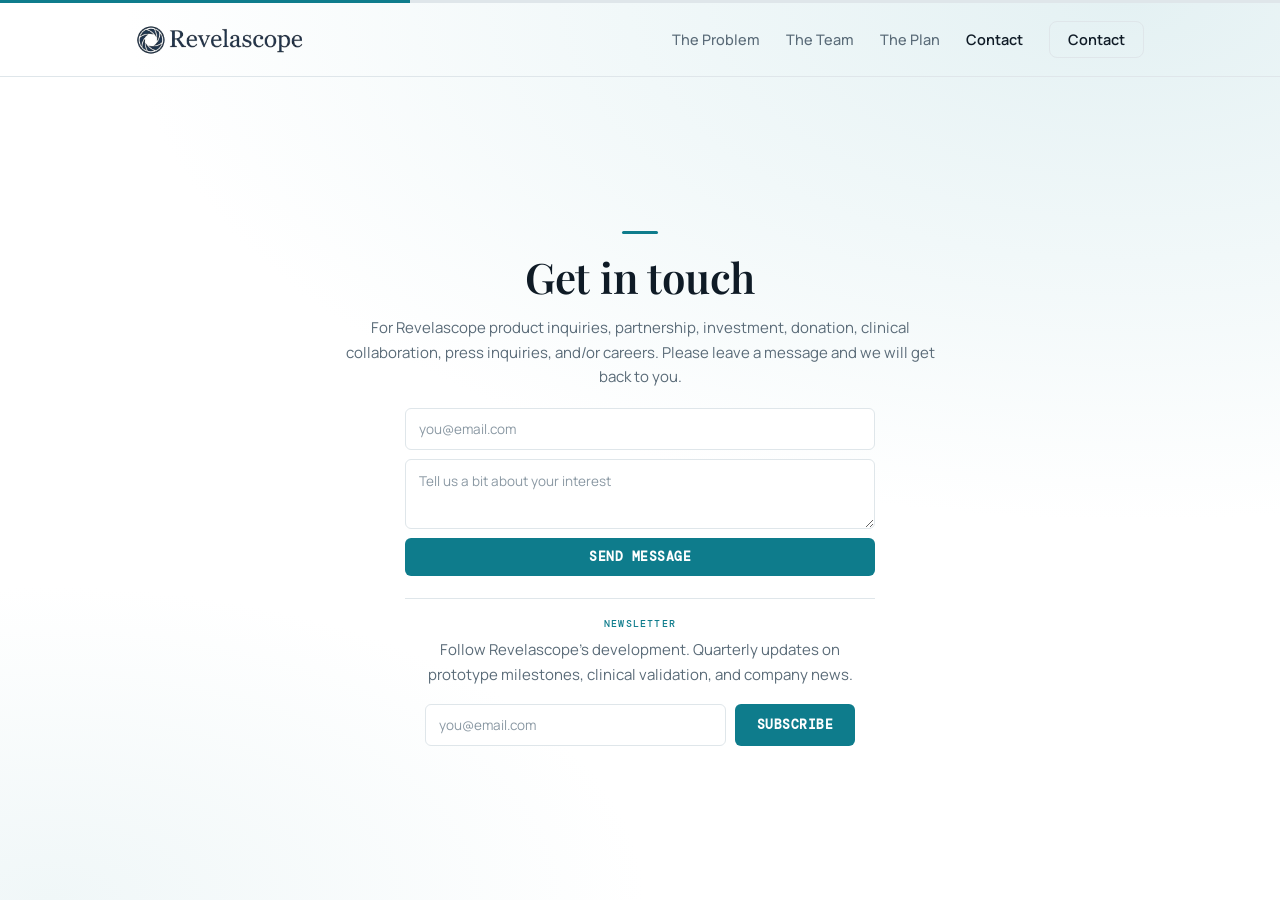
==== commit 8a78696d: "1127 80326" ====
--- a/contact.html
+++ b/contact.html
@@ -9,7 +9,7 @@
 <link rel="icon" href="logo.png">
 <link rel="preconnect" href="https://fonts.googleapis.com">
 <link rel="preconnect" href="https://fonts.gstatic.com" crossorigin>
-<link href="https://fonts.googleapis.com/css2?family=DM+Mono:wght@400;500&family=Manrope:wght@400;500;600;700;800&display=swap" rel="stylesheet">
+<link href="https://fonts.googleapis.com/css2?family=DM+Mono:wght@400;500&family=Manrope:wght@400;500;600;700;800&family=Playfair+Display:ital,wght@0,500;0,600;0,700;1,400;1,500;1,600&display=swap" rel="stylesheet">
 <link rel="stylesheet" href="style.css">
 </head>
 <body>
@@ -19,13 +19,12 @@
 <header class="site">
   <div class="navbar">
     <a class="logo-link" href="index.html"><img src="logo.png" alt="Revelascope"></a>
-    <nav class="links">
-      <a href="index.html">Home</a>
+        <nav class="links">
       <a href="problem.html">The Problem</a>
-      <a href="vision.html">The Vision</a>
       <a href="team.html">The Team</a>
       <a href="plan.html">The Plan</a>
       <a href="contact.html" aria-current="page">Contact</a>
+      <a class="nav-cta" href="contact.html">Contact</a>
     </nav>
   </div>
 </header>
--- a/style.css
+++ b/style.css
@@ -10,7 +10,8 @@
   --accent:#0E7C8C;
   --accent-deep:#0A6070;
   --accent-tint:#E8F3F5;
-  --nav-h:62px;
+  --display:'Playfair Display', Georgia, 'Times New Roman', serif;
+  --nav-h:74px;
 }
 *{box-sizing:border-box;}
 html{background:#FFFFFF;}
@@ -62,26 +63,41 @@
   gap:20px;
 }
 .logo-link{display:flex; align-items:center; flex:0 0 auto;}
-.logo-link img{height:23px; width:auto; display:block;}
-nav.links{display:flex; gap:20px; flex-wrap:wrap; justify-content:flex-end;}
+.logo-link img{height:30px; width:auto; display:block;}
+nav.links{display:flex; align-items:center; gap:26px; flex-wrap:wrap; justify-content:flex-end;}
 nav.links a{
-  font-family:'DM Mono', monospace;
-  font-size:11.5px;
-  font-weight:500;
-  letter-spacing:.02em;
+  font-family:'Manrope', -apple-system, sans-serif;
+  font-size:14.5px;
+  font-weight:500;
+  letter-spacing:0;
   color:var(--slate);
   text-decoration:none;
-  padding-bottom:4px;
-  border-bottom:2px solid transparent;
+  padding-bottom:0;
+  border-bottom:none;
   white-space:nowrap;
-  transition:color .15s ease, border-color .15s ease;
+  transition:color .15s ease;
 }
 nav.links a:hover{color:var(--accent);}
 nav.links a[aria-current="page"]{
   color:var(--ink-deep);
-  border-bottom-color:var(--accent);
-}
-nav.links a:focus-visible{outline:2px solid var(--accent); outline-offset:3px;}
+  font-weight:600;
+}
+nav.links a:focus-visible{outline:2px solid var(--accent); outline-offset:3px; border-radius:4px;}
+
+/* Contact CTA button in nav */
+nav.links a.nav-cta{
+  font-weight:600;
+  color:var(--ink-deep);
+  border:1px solid var(--line);
+  border-radius:8px;
+  padding:8px 18px;
+  transition:color .15s ease, border-color .15s ease, background .15s ease;
+}
+nav.links a.nav-cta:hover{
+  color:var(--accent-deep);
+  border-color:var(--accent);
+  background:var(--accent-tint);
+}
 
 /* Frame */
 main.frame{
@@ -102,15 +118,67 @@
 .rule{width:36px; height:3px; background:var(--accent); margin:0 auto 20px; border-radius:2px;}
 
 h1{
-  font-weight:700;
-  font-size:clamp(23px, 3.6vw, 40px);
+  font-family:var(--display);
+  font-weight:600;
+  font-size:clamp(24px, 3.7vw, 42px);
   line-height:1.13;
-  letter-spacing:-0.018em;
+  letter-spacing:-0.005em;
   margin:0 auto;
-  max-width:18ch;
+  max-width:20ch;
   color:var(--ink-deep);
 }
 h1.wide{max-width:24ch;}
+
+/* Home layout — left hero up top, description anchored bottom-center */
+main.frame.home{
+  justify-content:stretch;
+  align-items:center;
+  text-align:left;
+  padding:0;
+}
+.home-inner{
+  width:100%;
+  max-width:1060px;
+  padding:9vh 26px 6vh;
+  flex:1 1 auto;
+  display:flex;
+  flex-direction:column;
+  justify-content:space-between;
+  gap:32px;
+}
+.home-hero{max-width:none;}
+.home-hero h1{
+  font-family:var(--display);
+  font-style:italic;
+  font-weight:500;
+  font-size:clamp(33px, 6.1vw, 74px);
+  line-height:1.04;
+  letter-spacing:-0.005em;
+  color:var(--ink-deep);
+  max-width:19ch;
+  margin:0;
+  text-align:left;
+}
+.home-hero .tagline{
+  font-family:'Manrope', sans-serif;
+  font-style:normal;
+  font-weight:500;
+  color:var(--ink);
+  font-size:clamp(15px, 1.7vw, 19px);
+  letter-spacing:0;
+  margin:22px 0 0;
+  max-width:52ch;
+  text-align:left;
+}
+.home-foot{width:100%; text-align:center;}
+.foot-rule{
+  width:min(62ch, 80%);
+  height:1px;
+  background:rgba(14,124,140,.24);
+  margin:0 auto 22px;
+}
+.home-foot .sub{margin:0 auto; max-width:64ch;}
+.home-foot .disclaimer{margin:16px auto 0; max-width:62ch;}
 
 .tagline{
   margin:14px auto 0;
@@ -377,13 +445,172 @@
   line-height:1.5;
 }
 
+/* Pull quote */
+.quote{margin:24px auto 0; max-width:36ch; text-align:center;}
+.quote blockquote{
+  margin:0;
+  font-family:var(--display);
+  font-style:italic;
+  font-weight:500;
+  font-size:clamp(19px, 2.5vw, 27px);
+  line-height:1.38;
+  color:var(--ink-deep);
+}
+.quote blockquote::before{content:"\201C";}
+.quote blockquote::after{content:"\201D";}
+.quote cite{
+  display:block;
+  margin-top:12px;
+  font-family:'DM Mono', monospace;
+  font-style:normal;
+  font-size:10px;
+  font-weight:500;
+  letter-spacing:.11em;
+  text-transform:uppercase;
+  color:var(--accent);
+}
+
+/* Flip cards */
+.flip-cards{
+  display:grid;
+  grid-template-columns:repeat(3, 1fr);
+  gap:13px;
+  margin-top:22px;
+}
+.flip{height:180px; perspective:1300px; cursor:pointer; border-radius:12px;}
+.flip:focus-visible{outline:2px solid var(--accent); outline-offset:3px;}
+.flip-inner{
+  position:relative;
+  width:100%;
+  height:100%;
+  transition:transform .5s cubic-bezier(.2,.7,.2,1);
+  transform-style:preserve-3d;
+}
+.flip.flipped .flip-inner{transform:rotateY(180deg);}
+.flip-face{
+  position:absolute;
+  inset:0;
+  -webkit-backface-visibility:hidden;
+  backface-visibility:hidden;
+  border:1px solid var(--line);
+  border-radius:12px;
+  background:rgba(255,255,255,.85);
+  padding:17px 18px;
+  display:flex;
+  flex-direction:column;
+  text-align:left;
+}
+.flip-front{justify-content:flex-start; border-top:3px solid var(--accent);}
+.flip-title{font-size:15px; font-weight:700; color:var(--ink-deep); line-height:1.2;}
+.flip-teaser{margin-top:9px; font-size:12.5px; color:var(--slate); line-height:1.5;}
+.flip-cue{
+  margin-top:auto;
+  font-family:'DM Mono', monospace;
+  font-size:9.5px;
+  letter-spacing:.09em;
+  text-transform:uppercase;
+  color:var(--accent);
+}
+.flip-back{
+  transform:rotateY(180deg);
+  justify-content:center;
+  background:var(--accent-tint);
+  border-color:var(--accent);
+}
+.flip-back p{margin:0; font-size:12.5px; line-height:1.55; color:var(--ink);}
+
+/* Horizontal timeline */
+.htimeline{
+  display:grid;
+  grid-template-columns:repeat(3, 1fr);
+  column-gap:22px;
+  margin-top:38px;
+}
+.htl-item{display:flex; flex-direction:column; align-items:center; text-align:center;}
+.htl-date{
+  font-family:'DM Mono', monospace;
+  font-size:11px;
+  font-weight:500;
+  letter-spacing:.06em;
+  text-transform:uppercase;
+  color:var(--accent);
+}
+.htl-node{
+  position:relative;
+  width:100%;
+  height:28px;
+  display:flex;
+  align-items:center;
+  justify-content:center;
+  margin:12px 0 14px;
+}
+.htl-node::before{
+  content:"";
+  position:absolute;
+  top:50%;
+  left:50%;
+  width:calc(100% + 22px);
+  height:2px;
+  background:var(--line);
+  transform:translateY(-50%);
+  z-index:0;
+}
+.htl-item:last-child .htl-node::before{display:none;}
+.htl-item.done .htl-node::before{background:var(--accent);}
+.dot{
+  position:relative;
+  z-index:1;
+  width:14px;
+  height:14px;
+  border-radius:50%;
+  background:#fff;
+  border:2px solid var(--accent);
+}
+.htl-item.done .dot{background:var(--accent);}
+.htl-item.now .dot{background:var(--accent); box-shadow:0 0 0 5px var(--accent-tint);}
+.htl-body strong{font-size:14px; color:var(--ink-deep); display:block;}
+.htl-body span{font-size:12px; color:var(--slate); line-height:1.5; display:block; margin-top:5px; max-width:26ch;}
+.htl-body .badge{
+  display:inline-block;
+  margin-top:7px;
+  font-family:'DM Mono', monospace;
+  font-size:8.5px;
+  font-weight:500;
+  letter-spacing:.09em;
+  text-transform:uppercase;
+  color:#fff;
+  background:var(--accent);
+  border-radius:3px;
+  padding:2px 7px;
+  max-width:none;
+}
+
+@media (prefers-reduced-motion: reduce){
+  .flip-inner{transition:none;}
+}
+
 @media (max-width:860px){
   html,body{overflow:auto;}
   main.frame{overflow:visible; justify-content:flex-start; padding-top:28px;}
-  .stats, .cards, .cards.two, .people{grid-template-columns:1fr;}
+  main.frame.home{padding:0;}
+  .home-inner{
+    padding:8vh 22px 6vh;
+    justify-content:flex-start;
+    gap:14vh;
+  }
+  .home-hero h1{max-width:16ch;}
+  .stats, .cards, .cards.two, .people, .flip-cards{grid-template-columns:1fr;}
+  .flip{height:150px;}
   .tl-item{grid-template-columns:1fr; gap:2px;}
-  nav.links{gap:12px;}
-  .logo-link img{height:19px;}
+  /* Stack the horizontal timeline on small screens */
+  .htimeline{grid-template-columns:1fr; column-gap:0;}
+  .htl-node::before{display:none;}
+  .htl-node{height:auto; margin:8px 0;}
+  .htl-item{padding:12px 0; border-top:1px solid var(--line);}
+  .htl-item:last-child{border-bottom:1px solid var(--line);}
+  nav.links{gap:14px;}
+  nav.links a.nav-cta{padding:7px 15px;}
+  .logo-link img{height:24px;}
 }
 
 
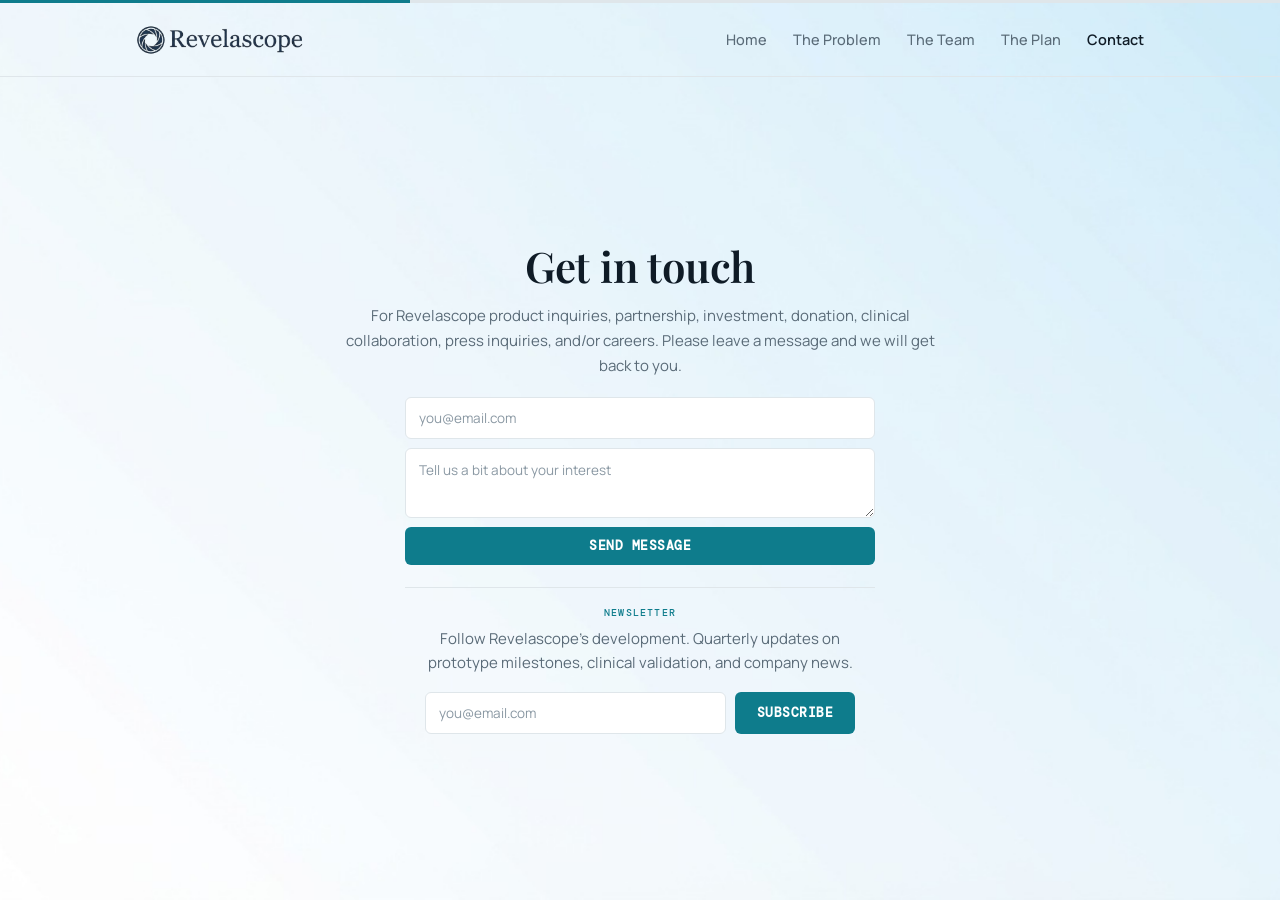
==== commit 669c6f28: "1345 80326" ====
--- a/contact.html
+++ b/contact.html
@@ -19,19 +19,18 @@
 <header class="site">
   <div class="navbar">
     <a class="logo-link" href="index.html"><img src="logo.png" alt="Revelascope"></a>
-        <nav class="links">
+            <nav class="links">
+      <a href="index.html">Home</a>
       <a href="problem.html">The Problem</a>
       <a href="team.html">The Team</a>
       <a href="plan.html">The Plan</a>
       <a href="contact.html" aria-current="page">Contact</a>
-      <a class="nav-cta" href="contact.html">Contact</a>
     </nav>
   </div>
 </header>
 
 <main class="frame">
   <div class="inner narrow">
-    <div class="rule"></div>
     <h1>Get in touch</h1>
     <p class="sub">For Revelascope product inquiries, partnership, investment, donation, clinical collaboration, press inquiries, and&#47;or careers. Please leave a message and we will get back to you.</p>
 
--- a/style.css
+++ b/style.css
@@ -14,15 +14,10 @@
   --nav-h:74px;
 }
 *{box-sizing:border-box;}
-html{background:#FFFFFF;}
+html{background:#EAF3F8;}
 html,body{height:100%; margin:0; overflow:hidden;}
 body{
-  background-color:var(--bg);
-  background-image:
-    radial-gradient(115% 85% at 88% 0%, #E4F1F3 0%, #F1F8F9 34%, rgba(255,255,255,0) 68%),
-    radial-gradient(80% 60% at 4% 100%, #F0F7F8 0%, rgba(255,255,255,0) 58%);
-  background-repeat:no-repeat;
-  background-attachment:fixed;
+  background:#EAF3F8 url('Revela_Background.jpg') center center / cover no-repeat fixed;
   color:var(--ink);
   font-family:'Manrope', -apple-system, 'Helvetica Neue', Arial, sans-serif;
   display:flex;
@@ -83,21 +78,6 @@
   font-weight:600;
 }
 nav.links a:focus-visible{outline:2px solid var(--accent); outline-offset:3px; border-radius:4px;}
-
-/* Contact CTA button in nav */
-nav.links a.nav-cta{
-  font-weight:600;
-  color:var(--ink-deep);
-  border:1px solid var(--line);
-  border-radius:8px;
-  padding:8px 18px;
-  transition:color .15s ease, border-color .15s ease, background .15s ease;
-}
-nav.links a.nav-cta:hover{
-  color:var(--accent-deep);
-  border-color:var(--accent);
-  background:var(--accent-tint);
-}
 
 /* Frame */
 main.frame{
@@ -129,56 +109,12 @@
 }
 h1.wide{max-width:24ch;}
 
-/* Home layout — left hero up top, description anchored bottom-center */
-main.frame.home{
-  justify-content:stretch;
-  align-items:center;
-  text-align:left;
-  padding:0;
-}
-.home-inner{
-  width:100%;
-  max-width:1060px;
-  padding:9vh 26px 6vh;
-  flex:1 1 auto;
-  display:flex;
-  flex-direction:column;
-  justify-content:space-between;
-  gap:32px;
-}
-.home-hero{max-width:none;}
-.home-hero h1{
-  font-family:var(--display);
-  font-style:italic;
-  font-weight:500;
-  font-size:clamp(33px, 6.1vw, 74px);
-  line-height:1.04;
-  letter-spacing:-0.005em;
-  color:var(--ink-deep);
-  max-width:19ch;
-  margin:0;
-  text-align:left;
-}
-.home-hero .tagline{
-  font-family:'Manrope', sans-serif;
-  font-style:normal;
-  font-weight:500;
-  color:var(--ink);
-  font-size:clamp(15px, 1.7vw, 19px);
-  letter-spacing:0;
-  margin:22px 0 0;
-  max-width:52ch;
-  text-align:left;
-}
-.home-foot{width:100%; text-align:center;}
-.foot-rule{
-  width:min(62ch, 80%);
-  height:1px;
-  background:rgba(14,124,140,.24);
-  margin:0 auto 22px;
-}
-.home-foot .sub{margin:0 auto; max-width:64ch;}
-.home-foot .disclaimer{margin:16px auto 0; max-width:62ch;}
+/* Home hero (centered, upright) */
+.hero{
+  font-size:clamp(30px, 5vw, 56px);
+  line-height:1.1;
+  max-width:20ch;
+}
 
 .tagline{
   margin:14px auto 0;
@@ -477,7 +413,7 @@
   gap:13px;
   margin-top:22px;
 }
-.flip{height:180px; perspective:1300px; cursor:pointer; border-radius:12px;}
+.flip{height:196px; perspective:1300px; cursor:pointer; border-radius:12px;}
 .flip:focus-visible{outline:2px solid var(--accent); outline-offset:3px;}
 .flip-inner{
   position:relative;
@@ -585,6 +521,22 @@
   max-width:none;
 }
 
+/* Highlighted key line (Plan) */
+.plan-highlight{
+  margin:18px auto 0;
+  max-width:62ch;
+  background:var(--accent-tint);
+  border:1px solid var(--line);
+  border-left:4px solid var(--accent);
+  border-radius:8px;
+  padding:14px 20px;
+  font-size:clamp(13.5px, 1.5vw, 15.5px);
+  font-weight:600;
+  line-height:1.5;
+  color:var(--ink-deep);
+  text-align:center;
+}
+
 @media (prefers-reduced-motion: reduce){
   .flip-inner{transition:none;}
 }
@@ -592,15 +544,8 @@
 @media (max-width:860px){
   html,body{overflow:auto;}
   main.frame{overflow:visible; justify-content:flex-start; padding-top:28px;}
-  main.frame.home{padding:0;}
-  .home-inner{
-    padding:8vh 22px 6vh;
-    justify-content:flex-start;
-    gap:14vh;
-  }
-  .home-hero h1{max-width:16ch;}
   .stats, .cards, .cards.two, .people, .flip-cards{grid-template-columns:1fr;}
-  .flip{height:150px;}
+  .flip{height:164px;}
   .tl-item{grid-template-columns:1fr; gap:2px;}
   /* Stack the horizontal timeline on small screens */
   .htimeline{grid-template-columns:1fr; column-gap:0;}
@@ -609,21 +554,15 @@
   .htl-item{padding:12px 0; border-top:1px solid var(--line);}
   .htl-item:last-child{border-bottom:1px solid var(--line);}
   nav.links{gap:14px;}
-  nav.links a.nav-cta{padding:7px 15px;}
   .logo-link img{height:24px;}
 }
 
 
 /* Never invert in dark-mode browsers — this is a light-only site */
 @media (prefers-color-scheme: dark){
-  html{background:#FFFFFF;}
+  html{background:#EAF3F8;}
   body{
-    background:#FFFFFF;
-    background-image:
-      radial-gradient(115% 85% at 88% 0%, #E4F1F3 0%, #F1F8F9 34%, rgba(255,255,255,0) 68%),
-      radial-gradient(80% 60% at 4% 100%, #F0F7F8 0%, rgba(255,255,255,0) 58%);
-    background-repeat:no-repeat;
-    background-attachment:fixed;
+    background:#EAF3F8 url('Revela_Background.jpg') center center / cover no-repeat fixed;
     color:var(--ink);
   }
   .stat{background:var(--panel);}
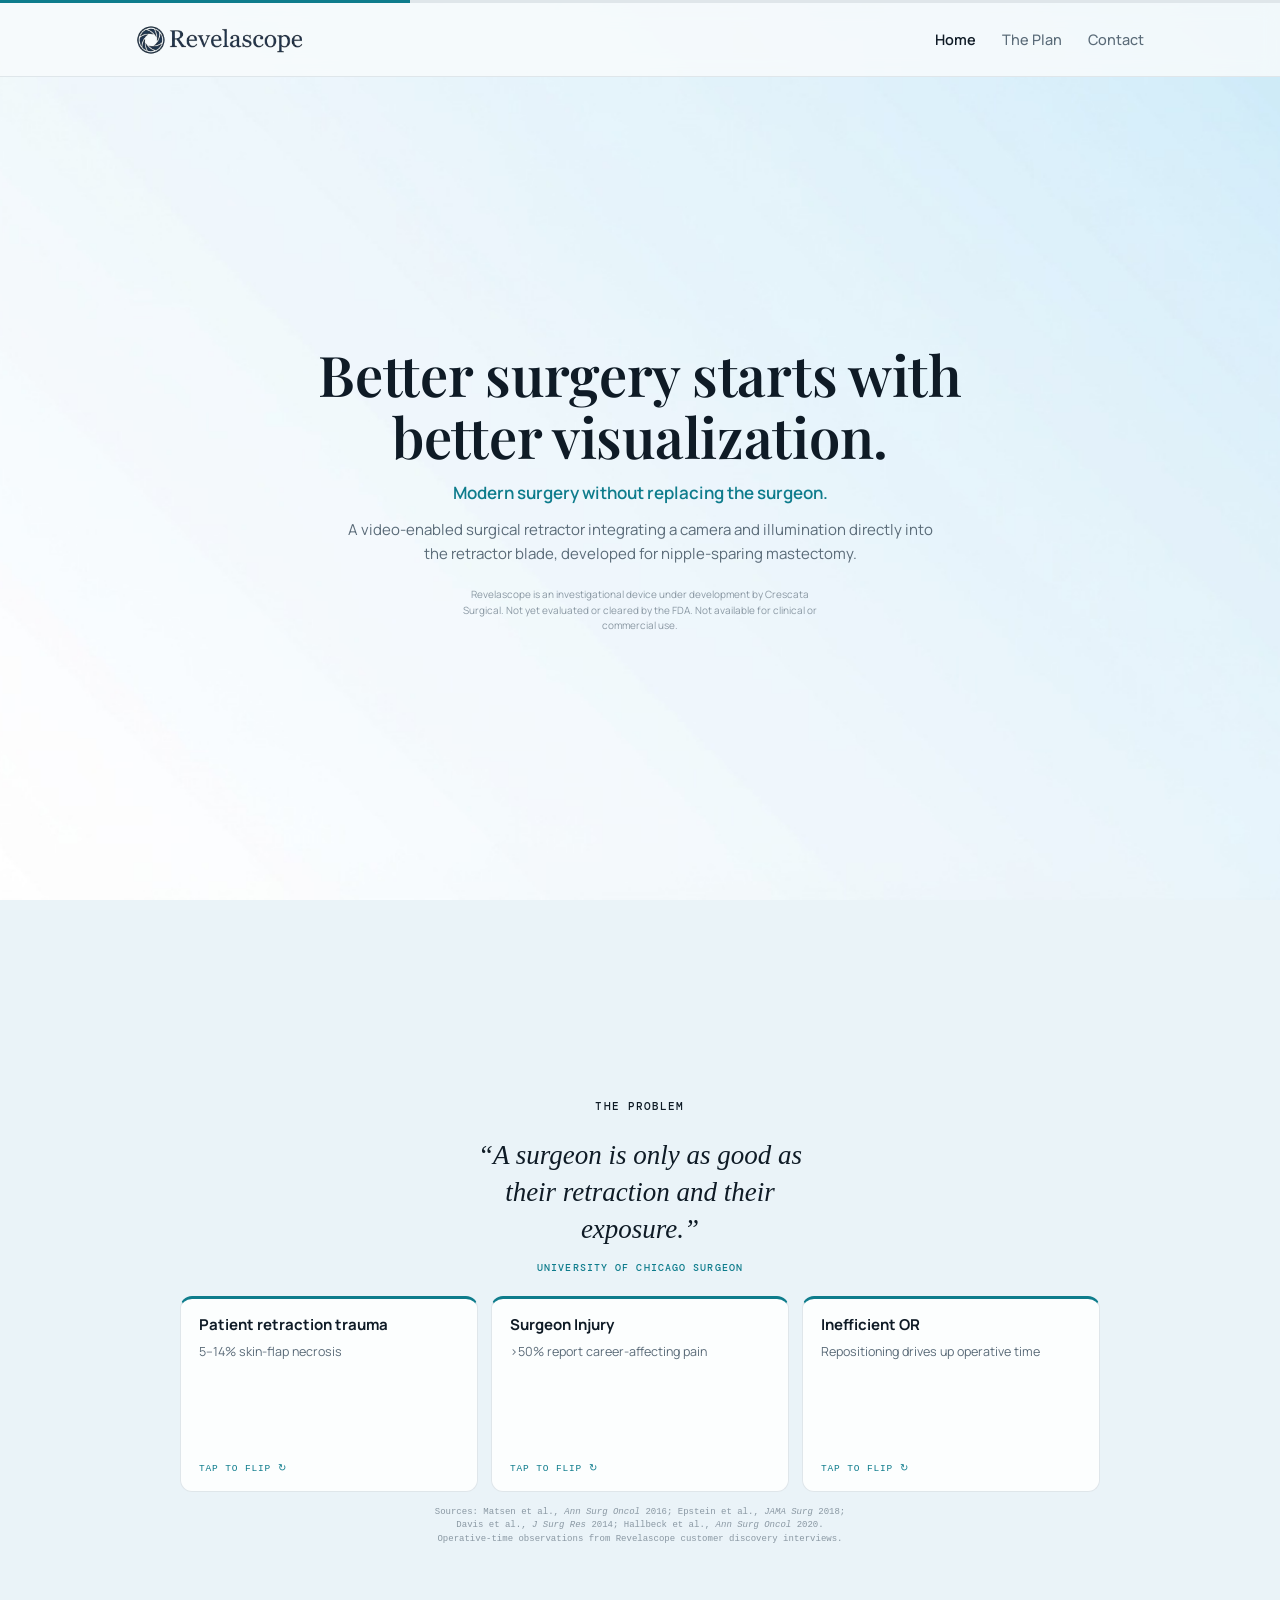
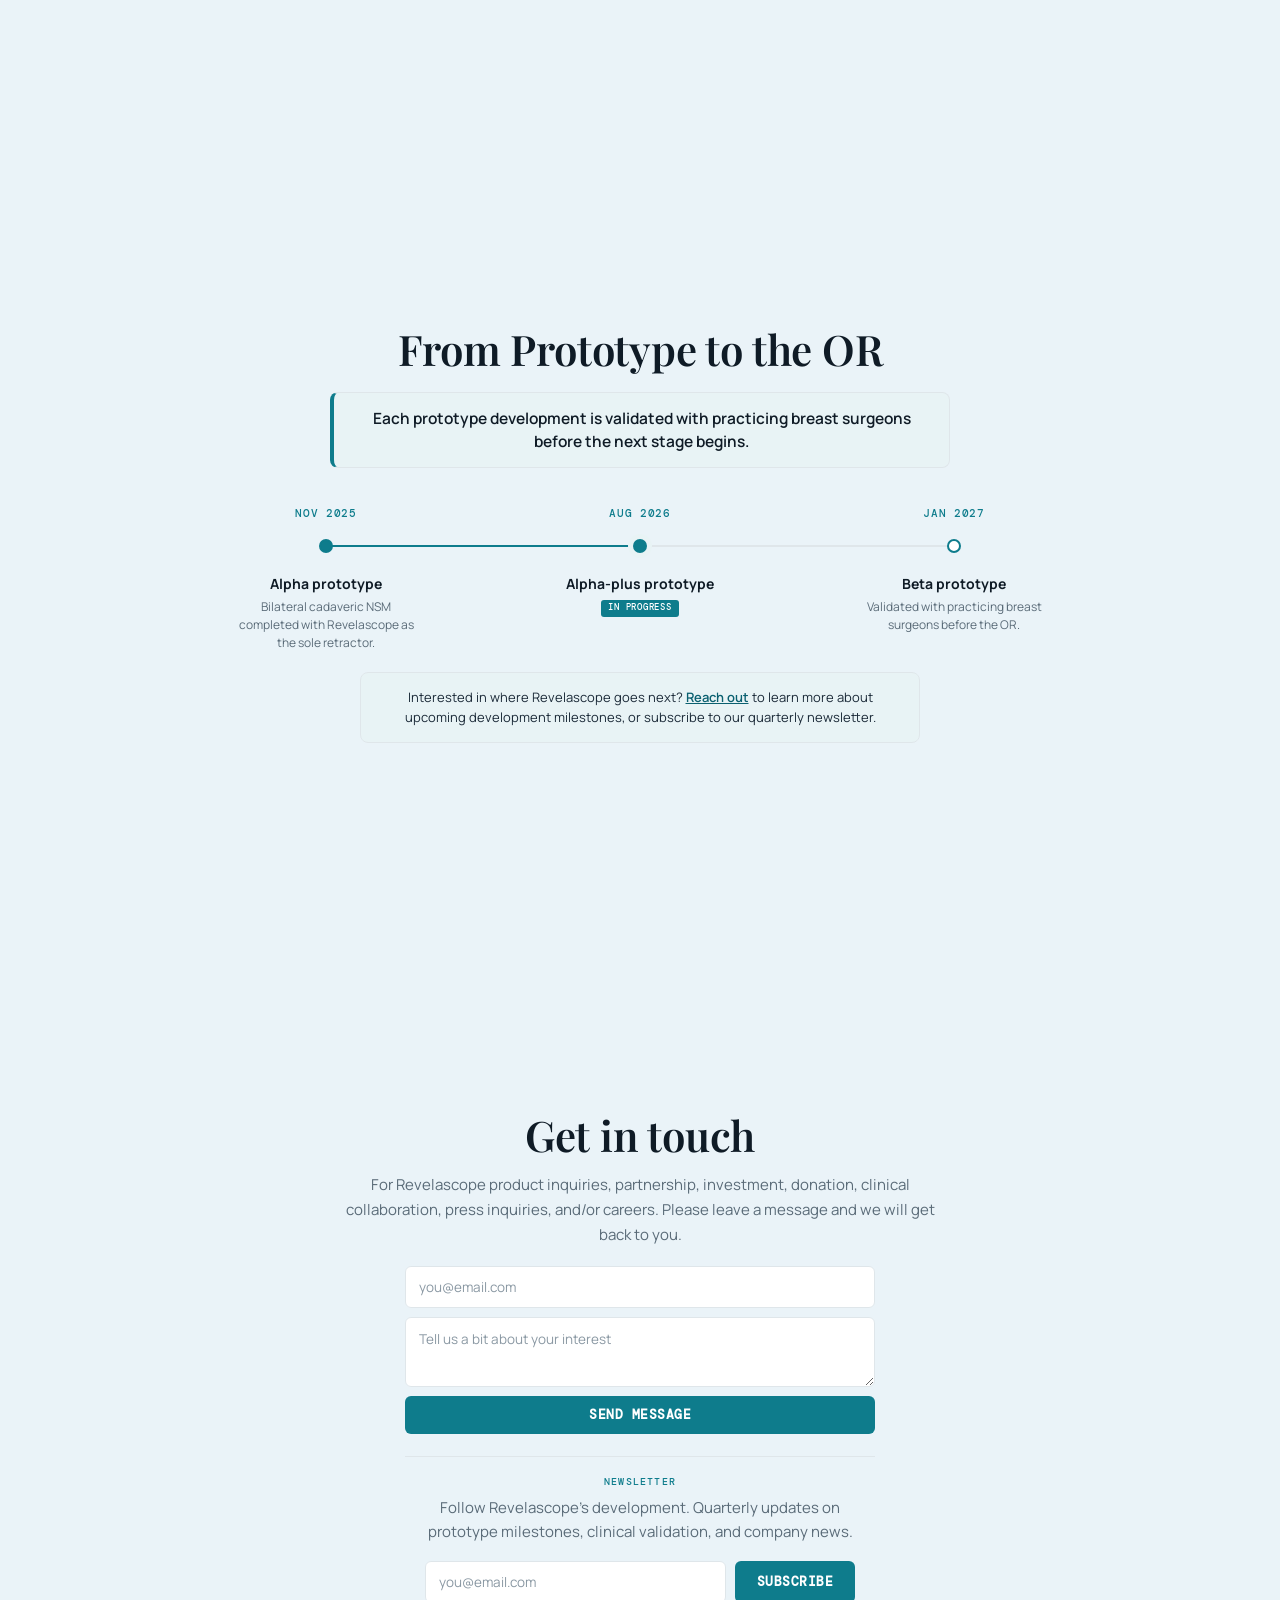
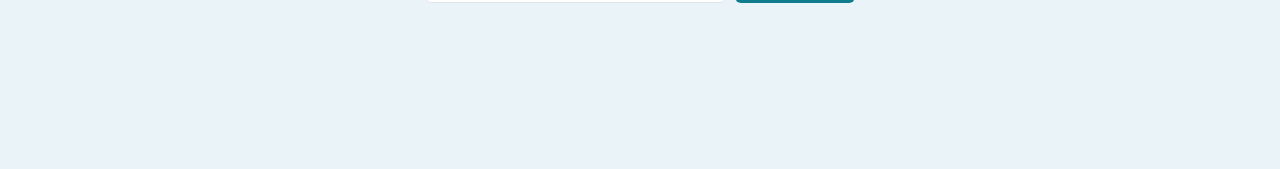
==== commit b6e09017: "1519 80326" ====
--- a/contact.html
+++ b/contact.html
@@ -2,79 +2,12 @@
 <html lang="en">
 <head>
 <meta charset="UTF-8">
-<meta name="viewport" content="width=device-width, initial-scale=1.0">
-<title>Contact — Revelascope</title>
-<meta name="description" content="Contact the Revelascope team for product inquiries, partnership, investment, donation, clinical collaboration, press, or careers.">
-<meta name="color-scheme" content="light">
-<link rel="icon" href="logo.png">
-<link rel="preconnect" href="https://fonts.googleapis.com">
-<link rel="preconnect" href="https://fonts.gstatic.com" crossorigin>
-<link href="https://fonts.googleapis.com/css2?family=DM+Mono:wght@400;500&family=Manrope:wght@400;500;600;700;800&family=Playfair+Display:ital,wght@0,500;0,600;0,700;1,400;1,500;1,600&display=swap" rel="stylesheet">
-<link rel="stylesheet" href="style.css">
+<meta http-equiv="refresh" content="0; url=index.html#contact">
+<link rel="canonical" href="index.html#contact">
+<meta name="robots" content="noindex">
+<title>Revelascope</title>
 </head>
 <body>
-
-<div class="topbar"></div>
-
-<header class="site">
-  <div class="navbar">
-    <a class="logo-link" href="index.html"><img src="logo.png" alt="Revelascope"></a>
-            <nav class="links">
-      <a href="index.html">Home</a>
-      <a href="problem.html">The Problem</a>
-      <a href="team.html">The Team</a>
-      <a href="plan.html">The Plan</a>
-      <a href="contact.html" aria-current="page">Contact</a>
-    </nav>
-  </div>
-</header>
-
-<main class="frame">
-  <div class="inner narrow">
-    <h1>Get in touch</h1>
-    <p class="sub">For Revelascope product inquiries, partnership, investment, donation, clinical collaboration, press inquiries, and&#47;or careers. Please leave a message and we will get back to you.</p>
-
-    <form id="interest-form" class="stack" name="revelascope-interest" method="POST" data-netlify="true" netlify-honeypot="bot-field">
-      <input type="hidden" name="form-name" value="revelascope-interest">
-      <p style="display:none;"><label>Don't fill this out: <input name="bot-field"></label></p>
-      <input type="email" name="email" placeholder="you@email.com" required aria-label="Email address">
-      <textarea name="message" placeholder="Tell us a bit about your interest" aria-label="Message"></textarea>
-      <button type="submit" class="btn">Send message</button>
-    </form>
-    <p class="confirm" id="interest-confirm">Thanks &mdash; we&#39;ll be in touch.</p>
-
-    <div class="divider">
-      <span class="section-label">Newsletter</span>
-      <p class="sub" style="margin-top:0;">Follow Revelascope&#39;s development. Quarterly updates on prototype milestones, clinical validation, and company news.</p>
-
-      <form id="news-form" class="inline" name="revelascope-newsletter" method="POST" data-netlify="true" netlify-honeypot="bot-field">
-        <input type="hidden" name="form-name" value="revelascope-newsletter">
-        <p style="display:none;"><label>Don't fill this out: <input name="bot-field"></label></p>
-        <input type="email" name="email" placeholder="you@email.com" required aria-label="Email address for newsletter">
-        <button type="submit" class="btn">Subscribe</button>
-      </form>
-      <p class="confirm" id="news-confirm">You&#39;re subscribed &mdash; thanks.</p>
-    </div>
-  </div>
-</main>
-
-<script>
-  function wire(formId, confirmId){
-    const f = document.getElementById(formId);
-    const c = document.getElementById(confirmId);
-    f.addEventListener('submit', function(e){
-      e.preventDefault();
-      fetch('/', {
-        method:'POST',
-        headers:{'Content-Type':'application/x-www-form-urlencoded'},
-        body:new URLSearchParams(new FormData(f)).toString()
-      }).then(function(){ f.style.display='none'; c.style.display='block'; })
-        .catch(function(){ f.submit(); });
-    });
-  }
-  wire('interest-form','interest-confirm');
-  wire('news-form','news-confirm');
-</script>
-
+<p>Redirecting to <a href="index.html#contact">Revelascope</a>&hellip;</p>
 </body>
 </html>
